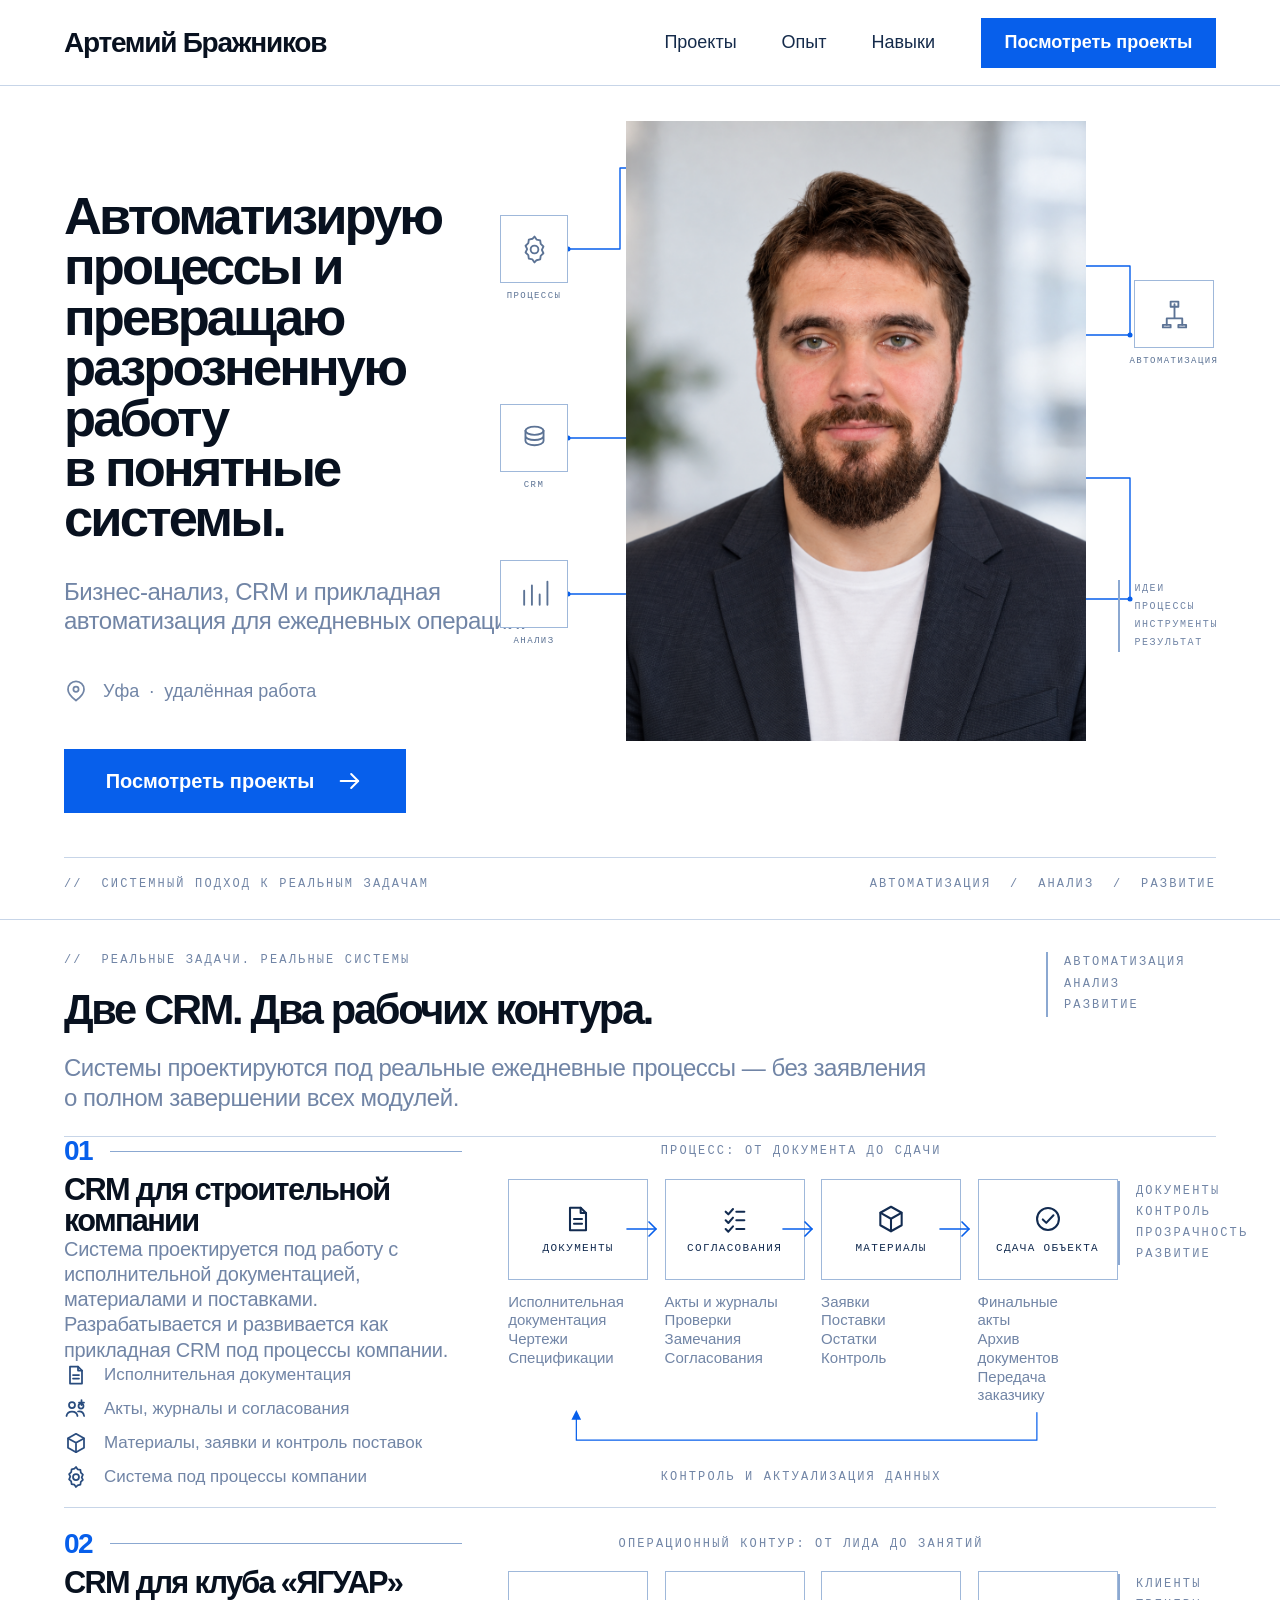
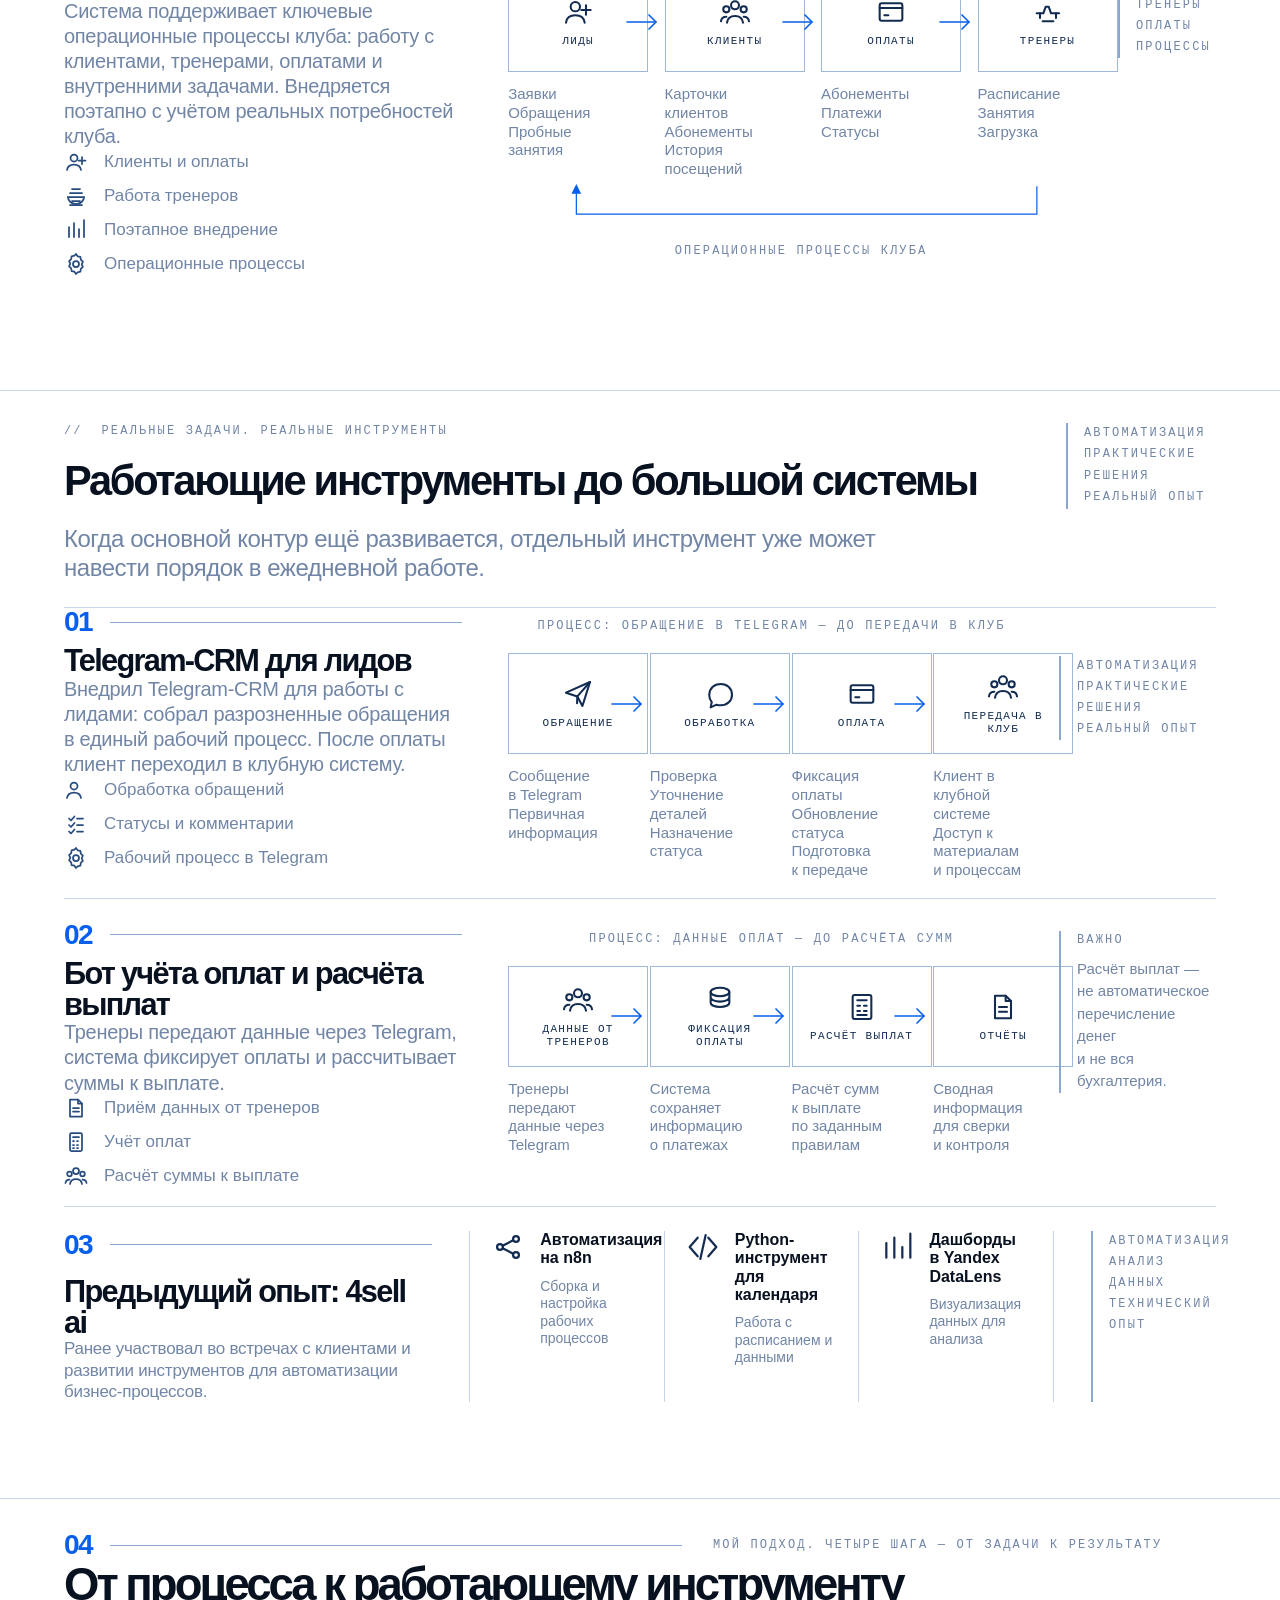
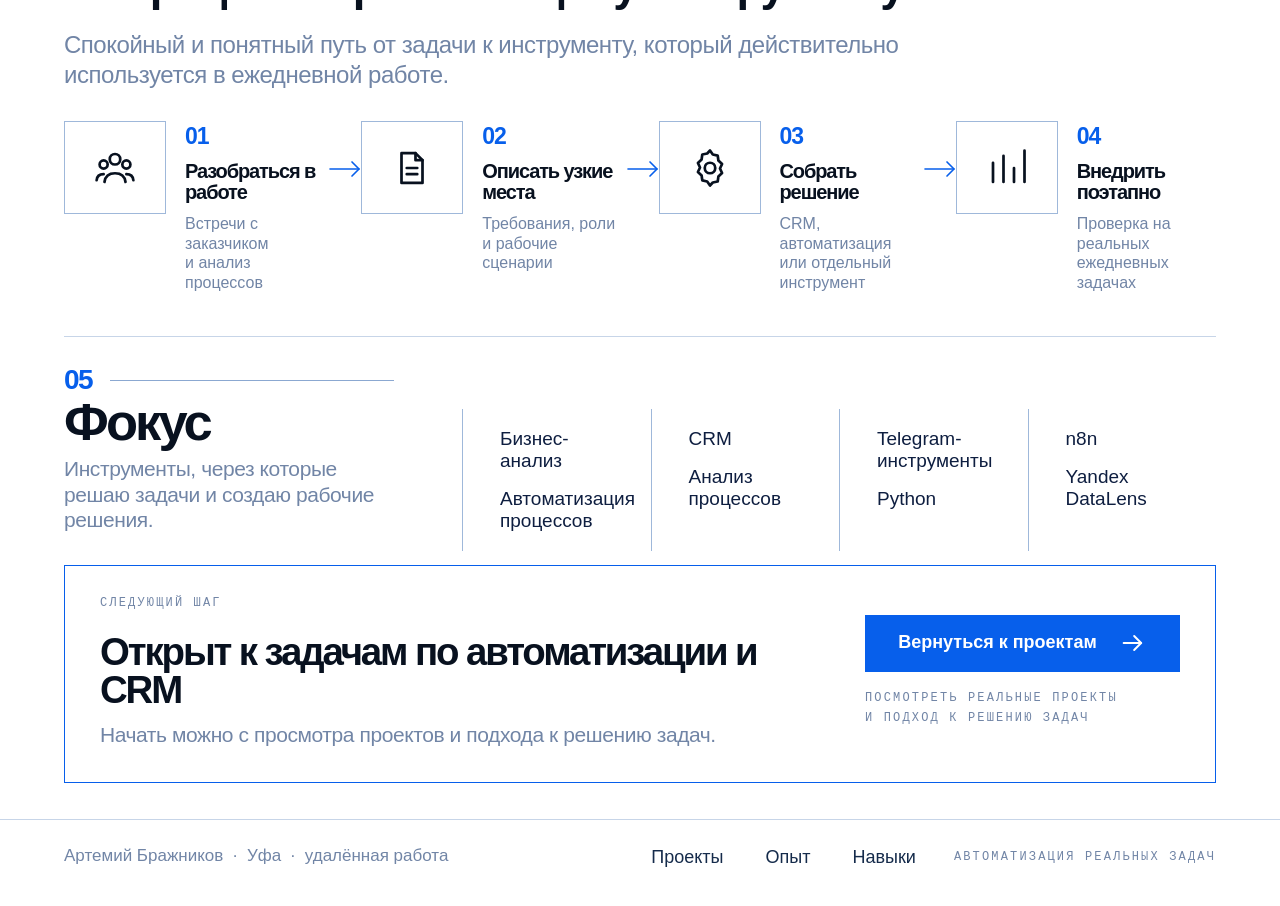
==== index.html @ e06c57f9 "Publish portfolio site" ====
<!doctype html>
<html lang="ru">
  <head>
    <meta charset="utf-8" />
    <meta name="viewport" content="width=device-width, initial-scale=1" />
    <meta
      name="description"
      content="Портфолио Артемия Бражникова: бизнес-анализ, CRM и прикладная автоматизация."
    />
    <meta name="theme-color" content="#ffffff" />
    <title>Артемий Бражников — автоматизация бизнес-процессов</title>
    <link rel="icon" href="data:image/svg+xml,%3Csvg viewBox='0 0 64 64' xmlns='http://www.w3.org/2000/svg'%3E%3Crect width='64' height='64' fill='%23075feb'/%3E%3Cpath d='M15 49 32 15l17 34h-9l-3-7H27l-3 7zM30 34h4l-2-6z' fill='white'/%3E%3C/svg%3E" />
    <link rel="stylesheet" href="./styles.css" />
  </head>
  <body>
    <a class="skip-link" href="#main-content">К содержанию</a>

    <header class="site-header" id="top">
      <div class="site-container nav-shell">
        <a class="wordmark" href="#top" aria-label="Артемий Бражников — в начало">
          Артемий Бражников
        </a>

        <nav class="primary-nav" aria-label="Основная навигация">
          <ul class="nav-list">
            <li><a href="#projects">Проекты</a></li>
            <li><a href="#experience">Опыт</a></li>
            <li><a href="#skills">Навыки</a></li>
          </ul>
        </nav>

        <a class="button button--header" href="#projects">
          Посмотреть проекты
        </a>
      </div>
    </header>

    <main id="main-content" tabindex="-1">
      <section class="hero" aria-labelledby="hero-title">
        <div class="site-container hero-grid">
          <div class="hero-copy">
            <h1 id="hero-title">
              Автоматизирую<br class="desktop-only" />
              процессы и превращаю<br class="desktop-only" />
              разрозненную работу<br class="desktop-only" />
              в понятные системы.
            </h1>
            <p class="hero-lede">
              Бизнес-анализ, CRM и прикладная автоматизация для ежедневных операций.
            </p>
            <p class="location-line">
              <svg class="icon icon--location" viewBox="0 0 24 24" aria-hidden="true">
                <path d="M20 10.4c0 5.1-8 11.1-8 11.1S4 15.5 4 10.4a8 8 0 1 1 16 0Z" />
                <circle cx="12" cy="10.3" r="2.6" />
              </svg>
              <span>Уфа&nbsp; · &nbsp;удалённая работа</span>
            </p>
            <a class="button button--hero" href="#projects">
              Посмотреть проекты
              <svg class="icon icon--arrow" viewBox="0 0 24 24" aria-hidden="true">
                <path d="M4 12h15" />
                <path d="m13 6 6 6-6 6" />
              </svg>
            </a>
          </div>

          <figure class="hero-portrait">
            <div class="hero-schematic" aria-hidden="true">
              <svg class="hero-schematic-lines" viewBox="0 0 724 620" preserveAspectRatio="none">
                <path d="M74 128h52V47h6" />
                <path d="M74 317h58" />
                <path d="M74 473h58" />
                <path d="M592 214h44v-69h-44" />
                <path d="M592 357h44v121h-44" />
                <circle cx="74" cy="128" r="2.5" />
                <circle cx="74" cy="317" r="2.5" />
                <circle cx="74" cy="473" r="2.5" />
                <circle cx="636" cy="214" r="2.5" />
                <circle cx="636" cy="478" r="2.5" />
              </svg>
              <div class="hero-schematic-node hero-schematic-node--process">
                <svg class="icon" viewBox="0 0 24 24">
                  <path d="m12 2 1.6 2.3 2.8.6.4 2.8 2.1 2-1.2 2.6 1.2 2.6-2.1 2-.4 2.8-2.8.6L12 22l-1.6-2.3-2.8-.6-.4-2.8-2.1-2 1.2-2.6-1.2-2.6 2.1-2 .4-2.8 2.8-.6z" />
                  <circle cx="12" cy="12" r="3" />
                </svg>
                <span>Процессы</span>
              </div>
              <div class="hero-schematic-node hero-schematic-node--crm">
                <svg class="icon" viewBox="0 0 24 24">
                  <ellipse cx="12" cy="6" rx="7" ry="3.2" />
                  <path d="M5 6v8c0 1.8 3.1 3.2 7 3.2s7-1.4 7-3.2V6M5 10c0 1.8 3.1 3.2 7 3.2s7-1.4 7-3.2" />
                </svg>
                <span>CRM</span>
              </div>
              <div class="hero-schematic-node hero-schematic-node--analysis">
                <svg class="icon" viewBox="0 0 24 24">
                  <path d="M4 20V9M10 20V5M16 20v-8M22 20V2" />
                </svg>
                <span>Анализ</span>
              </div>
              <div class="hero-schematic-node hero-schematic-node--automation">
                <svg class="icon" viewBox="0 0 24 24">
                  <path d="M12 4v5M6 20v-5M18 20v-5M6 15h12M12 9v6" />
                  <rect x="9" y="2" width="6" height="4" />
                  <rect x="3" y="20" width="6" height="2" />
                  <rect x="15" y="20" width="6" height="2" />
                </svg>
                <span>Автоматизация</span>
              </div>
              <p class="hero-schematic-note">Идеи<br />Процессы<br />Инструменты<br />Результат</p>
            </div>
            <div class="hero-photo">
              <img
                src="./assets/artemiy-brazhnikov.png"
                alt="Артемий Бражников"
                width="1122"
                height="1402"
                fetchpriority="high"
              />
            </div>
            <figcaption class="sr-only">Портрет Артемия Бражникова</figcaption>
          </figure>
        </div>

        <div class="site-container utility-rail" aria-label="Ключевые направления">
          <span>//&nbsp; Системный подход к реальным задачам</span>
          <span>Автоматизация&nbsp; / &nbsp;Анализ&nbsp; / &nbsp;Развитие</span>
        </div>
      </section>

      <section class="section section--projects" id="projects" aria-labelledby="projects-title">
        <div class="site-container">
          <div class="section-intro">
            <div>
              <p class="utility-label">//&nbsp; Реальные задачи. Реальные системы</p>
              <h2 id="projects-title">Две CRM. Два рабочих контура.</h2>
              <p class="section-lede">
                Системы проектируются под реальные ежедневные процессы — без заявления о полном
                завершении всех модулей.
              </p>
            </div>
            <aside class="section-note" aria-label="Фокус раздела">
              Автоматизация<br />
              Анализ<br />
              Развитие
            </aside>
          </div>

          <div class="case-list">
            <article class="case-row" aria-labelledby="construction-title">
              <div class="case-copy">
                <div class="case-index-line">
                  <span class="section-number">01</span>
                  <span class="thin-rule" aria-hidden="true"></span>
                </div>
                <h3 id="construction-title">CRM для строительной компании</h3>
                <p>
                  Система проектируется под работу с исполнительной документацией, материалами и
                  поставками. Разрабатывается и развивается как прикладная CRM под процессы компании.
                </p>
                <ul class="icon-list">
                  <li>
                    <svg class="icon" viewBox="0 0 24 24" aria-hidden="true">
                      <path d="M6 3.5h8l4 4V20.5H6z" />
                      <path d="M14 3.5v4h4M9 12h6M9 15.5h6" />
                    </svg>
                    <span>Исполнительная документация</span>
                  </li>
                  <li>
                    <svg class="icon" viewBox="0 0 24 24" aria-hidden="true">
                      <circle cx="8" cy="8" r="3" />
                      <circle cx="17" cy="9" r="2.5" />
                      <path d="M2.5 19c.5-3 2.4-4.5 5.5-4.5s5 1.5 5.5 4.5M14 14.5c3.3-.4 5.6 1 6.1 4.5M15 5.5h5M17.5 3v5" />
                    </svg>
                    <span>Акты, журналы и согласования</span>
                  </li>
                  <li>
                    <svg class="icon" viewBox="0 0 24 24" aria-hidden="true">
                      <path d="m12 2.8 8 4.5v9.4l-8 4.5-8-4.5V7.3z" />
                      <path d="m4.2 7.4 7.8 4.4 7.8-4.4M12 11.8v9.3" />
                    </svg>
                    <span>Материалы, заявки и контроль поставок</span>
                  </li>
                  <li>
                    <svg class="icon" viewBox="0 0 24 24" aria-hidden="true">
                      <path d="m12 2 1.6 2.3 2.8.6.4 2.8 2.1 2-1.2 2.6 1.2 2.6-2.1 2-.4 2.8-2.8.6L12 22l-1.6-2.3-2.8-.6-.4-2.8-2.1-2 1.2-2.6-1.2-2.6 2.1-2 .4-2.8 2.8-.6z" />
                      <circle cx="12" cy="12" r="3" />
                    </svg>
                    <span>Система под процессы компании</span>
                  </li>
                </ul>
              </div>

              <div class="case-visual">
                <div class="workflow">
                  <p class="workflow-label">Процесс: от документа до сдачи</p>
                  <div class="workflow-track workflow-track--four">
                    <div class="flow-stage">
                      <div class="flow-node">
                        <svg class="icon icon--node" viewBox="0 0 24 24" aria-hidden="true">
                          <path d="M6 3.5h8l4 4V20.5H6z" />
                          <path d="M14 3.5v4h4M9 12h6M9 15.5h6" />
                        </svg>
                        <span>Документы</span>
                      </div>
                      <p class="flow-caption">Исполнительная<br />документация<br />Чертежи<br />Спецификации</p>
                    </div>
                    <span class="flow-arrow" aria-hidden="true">
                      <svg viewBox="0 0 40 24"><path d="M2 12h29" /><path d="m24 5 7 7-7 7" /></svg>
                    </span>
                    <div class="flow-stage">
                      <div class="flow-node">
                        <svg class="icon icon--node" viewBox="0 0 24 24" aria-hidden="true">
                          <path d="m5 6.5 2 2 3.5-4M5 13l2 2 3.5-4M5 19.5l2 2 3.5-4M13 6.5h6M13 13h6M13 19.5h6" />
                        </svg>
                        <span>Согласования</span>
                      </div>
                      <p class="flow-caption">Акты и журналы<br />Проверки<br />Замечания<br />Согласования</p>
                    </div>
                    <span class="flow-arrow" aria-hidden="true">
                      <svg viewBox="0 0 40 24"><path d="M2 12h29" /><path d="m24 5 7 7-7 7" /></svg>
                    </span>
                    <div class="flow-stage">
                      <div class="flow-node">
                        <svg class="icon icon--node" viewBox="0 0 24 24" aria-hidden="true">
                          <path d="m12 2.8 8 4.5v9.4l-8 4.5-8-4.5V7.3z" />
                          <path d="m4.2 7.4 7.8 4.4 7.8-4.4M12 11.8v9.3" />
                        </svg>
                        <span>Материалы</span>
                      </div>
                      <p class="flow-caption">Заявки<br />Поставки<br />Остатки<br />Контроль</p>
                    </div>
                    <span class="flow-arrow" aria-hidden="true">
                      <svg viewBox="0 0 40 24"><path d="M2 12h29" /><path d="m24 5 7 7-7 7" /></svg>
                    </span>
                    <div class="flow-stage">
                      <div class="flow-node">
                        <svg class="icon icon--node" viewBox="0 0 24 24" aria-hidden="true">
                          <circle cx="12" cy="12" r="8.2" />
                          <path d="m8.1 12.3 2.6 2.6 5.4-5.7" />
                        </svg>
                        <span>Сдача объекта</span>
                      </div>
                      <p class="flow-caption">Финальные акты<br />Архив документов<br />Передача заказчику</p>
                    </div>
                  </div>
                  <svg class="workflow-loop" viewBox="0 0 720 78" aria-hidden="true">
                    <defs>
                      <marker id="arrow-construction" markerWidth="8" markerHeight="8" refX="6" refY="4" orient="auto">
                        <path d="M0 0 8 4 0 8Z" />
                      </marker>
                    </defs>
                    <path d="M650 4v34H84V4" marker-end="url(#arrow-construction)" />
                  </svg>
                  <p class="workflow-loop-label">Контроль и актуализация данных</p>
                </div>
                <aside class="workflow-note">Документы<br />Контроль<br />Прозрачность<br />Развитие</aside>
              </div>
            </article>

            <article class="case-row" aria-labelledby="jaguar-title">
              <div class="case-copy">
                <div class="case-index-line">
                  <span class="section-number">02</span>
                  <span class="thin-rule" aria-hidden="true"></span>
                </div>
                <h3 id="jaguar-title">CRM для клуба «ЯГУАР»</h3>
                <p>
                  Система поддерживает ключевые операционные процессы клуба: работу с клиентами,
                  тренерами, оплатами и внутренними задачами. Внедряется поэтапно с учётом реальных
                  потребностей клуба.
                </p>
                <ul class="icon-list">
                  <li>
                    <svg class="icon" viewBox="0 0 24 24" aria-hidden="true">
                      <circle cx="10" cy="8" r="3.5" />
                      <path d="M3 20c.5-3.7 2.8-5.5 7-5.5s6.5 1.8 7 5.5M18 7v7M14.5 10.5h7" />
                    </svg>
                    <span>Клиенты и оплаты</span>
                  </li>
                  <li>
                    <svg class="icon" viewBox="0 0 24 24" aria-hidden="true">
                      <path d="M4 13h16M6 9h12M8 5h8M8 17h8M6 21h12" />
                      <path d="M4 13c0 4 3.5 7 8 7s8-3 8-7" />
                    </svg>
                    <span>Работа тренеров</span>
                  </li>
                  <li>
                    <svg class="icon" viewBox="0 0 24 24" aria-hidden="true">
                      <path d="M5 19V9M10 19V5M15 19v-8M20 19V2" />
                    </svg>
                    <span>Поэтапное внедрение</span>
                  </li>
                  <li>
                    <svg class="icon" viewBox="0 0 24 24" aria-hidden="true">
                      <path d="m12 2 1.6 2.3 2.8.6.4 2.8 2.1 2-1.2 2.6 1.2 2.6-2.1 2-.4 2.8-2.8.6L12 22l-1.6-2.3-2.8-.6-.4-2.8-2.1-2 1.2-2.6-1.2-2.6 2.1-2 .4-2.8 2.8-.6z" />
                      <circle cx="12" cy="12" r="3" />
                    </svg>
                    <span>Операционные процессы</span>
                  </li>
                </ul>
              </div>

              <div class="case-visual">
                <div class="workflow">
                  <p class="workflow-label">Операционный контур: от лида до занятий</p>
                  <div class="workflow-track workflow-track--four">
                    <div class="flow-stage">
                      <div class="flow-node">
                        <svg class="icon icon--node" viewBox="0 0 24 24" aria-hidden="true">
                          <circle cx="10" cy="8" r="3.5" />
                          <path d="M3 20c.5-3.7 2.8-5.5 7-5.5s6.5 1.8 7 5.5M18 7v7M14.5 10.5h7" />
                        </svg>
                        <span>Лиды</span>
                      </div>
                      <p class="flow-caption">Заявки<br />Обращения<br />Пробные занятия</p>
                    </div>
                    <span class="flow-arrow" aria-hidden="true">
                      <svg viewBox="0 0 40 24"><path d="M2 12h29" /><path d="m24 5 7 7-7 7" /></svg>
                    </span>
                    <div class="flow-stage">
                      <div class="flow-node">
                        <svg class="icon icon--node" viewBox="0 0 24 24" aria-hidden="true">
                          <circle cx="12" cy="7" r="3" />
                          <circle cx="5.5" cy="10" r="2.3" />
                          <circle cx="18.5" cy="10" r="2.3" />
                          <path d="M6 20c.4-3.2 2.3-5 6-5s5.6 1.8 6 5M1.5 19c.2-2.2 1.5-3.5 4-3.5M18.5 15.5c2.5 0 3.8 1.3 4 3.5" />
                        </svg>
                        <span>Клиенты</span>
                      </div>
                      <p class="flow-caption">Карточки клиентов<br />Абонементы<br />История посещений</p>
                    </div>
                    <span class="flow-arrow" aria-hidden="true">
                      <svg viewBox="0 0 40 24"><path d="M2 12h29" /><path d="m24 5 7 7-7 7" /></svg>
                    </span>
                    <div class="flow-stage">
                      <div class="flow-node">
                        <svg class="icon icon--node" viewBox="0 0 24 24" aria-hidden="true">
                          <rect x="3.5" y="5.5" width="17" height="13" rx="1.5" />
                          <path d="M3.5 9h17M7 14.5h3" />
                        </svg>
                        <span>Оплаты</span>
                      </div>
                      <p class="flow-caption">Абонементы<br />Платежи<br />Статусы</p>
                    </div>
                    <span class="flow-arrow" aria-hidden="true">
                      <svg viewBox="0 0 40 24"><path d="M2 12h29" /><path d="m24 5 7 7-7 7" /></svg>
                    </span>
                    <div class="flow-stage">
                      <div class="flow-node">
                        <svg class="icon icon--node" viewBox="0 0 24 24" aria-hidden="true">
                          <path d="M3.5 13h5l1.8-5h2.2l1.8 5h6" />
                          <path d="M6 13v3.5M18 13v3.5M8 19h8" />
                        </svg>
                        <span>Тренеры</span>
                      </div>
                      <p class="flow-caption">Расписание<br />Занятия<br />Загрузка</p>
                    </div>
                  </div>
                  <svg class="workflow-loop" viewBox="0 0 720 78" aria-hidden="true">
                    <defs>
                      <marker id="arrow-jaguar" markerWidth="8" markerHeight="8" refX="6" refY="4" orient="auto">
                        <path d="M0 0 8 4 0 8Z" />
                      </marker>
                    </defs>
                    <path d="M650 4v34H84V4" marker-end="url(#arrow-jaguar)" />
                  </svg>
                  <p class="workflow-loop-label">Операционные процессы клуба</p>
                </div>
                <aside class="workflow-note">Клиенты<br />Тренеры<br />Оплаты<br />Процессы</aside>
              </div>
            </article>
          </div>
        </div>
      </section>

      <section class="section section--tools" id="experience" aria-labelledby="tools-title">
        <div class="site-container">
          <div class="section-intro">
            <div>
              <p class="utility-label">//&nbsp; Реальные задачи. Реальные инструменты</p>
              <h2 id="tools-title">Работающие инструменты до большой системы</h2>
              <p class="section-lede">
                Когда основной контур ещё развивается, отдельный инструмент уже может навести порядок
                в ежедневной работе.
              </p>
            </div>
            <aside class="section-note" aria-label="Фокус раздела">
              Автоматизация<br />
              Практические решения<br />
              Реальный опыт
            </aside>
          </div>

          <div class="tool-list">
            <article class="tool-row" aria-labelledby="telegram-title">
              <div class="tool-copy">
                <div class="case-index-line">
                  <span class="section-number">01</span>
                  <span class="thin-rule" aria-hidden="true"></span>
                </div>
                <h3 id="telegram-title">Telegram-CRM для лидов</h3>
                <p>
                  Внедрил Telegram-CRM для работы с лидами: собрал разрозненные обращения в единый
                  рабочий процесс. После оплаты клиент переходил в клубную систему.
                </p>
                <ul class="icon-list">
                  <li>
                    <svg class="icon" viewBox="0 0 24 24" aria-hidden="true">
                      <circle cx="10" cy="8" r="3.5" />
                      <path d="M3 20c.5-3.7 2.8-5.5 7-5.5s6.5 1.8 7 5.5" />
                    </svg>
                    <span>Обработка обращений</span>
                  </li>
                  <li>
                    <svg class="icon" viewBox="0 0 24 24" aria-hidden="true">
                      <path d="m5 6.5 2 2 3.5-4M5 13l2 2 3.5-4M5 19.5l2 2 3.5-4M13 6.5h6M13 13h6M13 19.5h6" />
                    </svg>
                    <span>Статусы и комментарии</span>
                  </li>
                  <li>
                    <svg class="icon" viewBox="0 0 24 24" aria-hidden="true">
                      <path d="m12 2 1.6 2.3 2.8.6.4 2.8 2.1 2-1.2 2.6 1.2 2.6-2.1 2-.4 2.8-2.8.6L12 22l-1.6-2.3-2.8-.6-.4-2.8-2.1-2 1.2-2.6-1.2-2.6 2.1-2 .4-2.8 2.8-.6z" />
                      <circle cx="12" cy="12" r="3" />
                    </svg>
                    <span>Рабочий процесс в Telegram</span>
                  </li>
                </ul>
              </div>

              <div class="tool-visual">
                <div class="workflow">
                  <p class="workflow-label">Процесс: обращение в Telegram — до передачи в клуб</p>
                  <div class="workflow-track workflow-track--four">
                    <div class="flow-stage">
                      <div class="flow-node">
                        <svg class="icon icon--node" viewBox="0 0 24 24" aria-hidden="true">
                          <path d="m3 11 18-8-5.7 18-3.8-7.2z" />
                          <path d="M11.5 13.8 21 3M11.5 13.8l-.2 5.2" />
                        </svg>
                        <span>Обращение</span>
                      </div>
                      <p class="flow-caption">Сообщение<br />в Telegram<br />Первичная<br />информация</p>
                    </div>
                    <span class="flow-arrow" aria-hidden="true">
                      <svg viewBox="0 0 40 24"><path d="M2 12h29" /><path d="m24 5 7 7-7 7" /></svg>
                    </span>
                    <div class="flow-stage">
                      <div class="flow-node">
                        <svg class="icon icon--node" viewBox="0 0 24 24" aria-hidden="true">
                          <path d="M4 12.5c0-4.7 3.6-8 8.5-8S21 7.8 21 12.5s-3.6 8-8.5 8c-1.1 0-2.2-.2-3.1-.5L5 22l.8-4A7.7 7.7 0 0 1 4 12.5Z" />
                        </svg>
                        <span>Обработка</span>
                      </div>
                      <p class="flow-caption">Проверка<br />Уточнение деталей<br />Назначение статуса</p>
                    </div>
                    <span class="flow-arrow" aria-hidden="true">
                      <svg viewBox="0 0 40 24"><path d="M2 12h29" /><path d="m24 5 7 7-7 7" /></svg>
                    </span>
                    <div class="flow-stage">
                      <div class="flow-node">
                        <svg class="icon icon--node" viewBox="0 0 24 24" aria-hidden="true">
                          <rect x="3.5" y="5.5" width="17" height="13" rx="1.5" />
                          <path d="M3.5 9h17M7 14.5h3" />
                        </svg>
                        <span>Оплата</span>
                      </div>
                      <p class="flow-caption">Фиксация оплаты<br />Обновление статуса<br />Подготовка<br />к передаче</p>
                    </div>
                    <span class="flow-arrow" aria-hidden="true">
                      <svg viewBox="0 0 40 24"><path d="M2 12h29" /><path d="m24 5 7 7-7 7" /></svg>
                    </span>
                    <div class="flow-stage">
                      <div class="flow-node">
                        <svg class="icon icon--node" viewBox="0 0 24 24" aria-hidden="true">
                          <circle cx="12" cy="7" r="3" />
                          <circle cx="5.5" cy="10" r="2.3" />
                          <circle cx="18.5" cy="10" r="2.3" />
                          <path d="M6 20c.4-3.2 2.3-5 6-5s5.6 1.8 6 5M1.5 19c.2-2.2 1.5-3.5 4-3.5M18.5 15.5c2.5 0 3.8 1.3 4 3.5" />
                        </svg>
                        <span>Передача в клуб</span>
                      </div>
                      <p class="flow-caption">Клиент в клубной<br />системе<br />Доступ к материалам<br />и процессам</p>
                    </div>
                  </div>
                </div>
                <aside class="workflow-note">Автоматизация<br />Практические решения<br />Реальный опыт</aside>
              </div>
            </article>

            <article class="tool-row" aria-labelledby="payments-title">
              <div class="tool-copy">
                <div class="case-index-line">
                  <span class="section-number">02</span>
                  <span class="thin-rule" aria-hidden="true"></span>
                </div>
                <h3 id="payments-title">Бот учёта оплат и расчёта выплат</h3>
                <p>
                  Тренеры передают данные через Telegram, система фиксирует оплаты и рассчитывает
                  суммы к выплате.
                </p>
                <ul class="icon-list">
                  <li>
                    <svg class="icon" viewBox="0 0 24 24" aria-hidden="true">
                      <path d="M6 3.5h8l4 4V20.5H6z" />
                      <path d="M14 3.5v4h4M9 12h6M9 15.5h6" />
                    </svg>
                    <span>Приём данных от тренеров</span>
                  </li>
                  <li>
                    <svg class="icon" viewBox="0 0 24 24" aria-hidden="true">
                      <rect x="6" y="3" width="12" height="18" rx="1.5" />
                      <path d="M9 7h6M9 11h1M13 11h1M9 15h1M13 15h1M9 18h1M13 18h1" />
                    </svg>
                    <span>Учёт оплат</span>
                  </li>
                  <li>
                    <svg class="icon" viewBox="0 0 24 24" aria-hidden="true">
                      <circle cx="12" cy="7" r="3" />
                      <circle cx="5.5" cy="10" r="2.3" />
                      <circle cx="18.5" cy="10" r="2.3" />
                      <path d="M6 20c.4-3.2 2.3-5 6-5s5.6 1.8 6 5M1.5 19c.2-2.2 1.5-3.5 4-3.5M18.5 15.5c2.5 0 3.8 1.3 4 3.5" />
                    </svg>
                    <span>Расчёт суммы к выплате</span>
                  </li>
                </ul>
              </div>

              <div class="tool-visual">
                <div class="workflow">
                  <p class="workflow-label">Процесс: данные оплат — до расчёта сумм</p>
                  <div class="workflow-track workflow-track--four">
                    <div class="flow-stage">
                      <div class="flow-node">
                        <svg class="icon icon--node" viewBox="0 0 24 24" aria-hidden="true">
                          <circle cx="12" cy="7" r="3" />
                          <circle cx="5.5" cy="10" r="2.3" />
                          <circle cx="18.5" cy="10" r="2.3" />
                          <path d="M6 20c.4-3.2 2.3-5 6-5s5.6 1.8 6 5M1.5 19c.2-2.2 1.5-3.5 4-3.5M18.5 15.5c2.5 0 3.8 1.3 4 3.5" />
                        </svg>
                        <span>Данные от тренеров</span>
                      </div>
                      <p class="flow-caption">Тренеры передают<br />данные через<br />Telegram</p>
                    </div>
                    <span class="flow-arrow" aria-hidden="true">
                      <svg viewBox="0 0 40 24"><path d="M2 12h29" /><path d="m24 5 7 7-7 7" /></svg>
                    </span>
                    <div class="flow-stage">
                      <div class="flow-node">
                        <svg class="icon icon--node" viewBox="0 0 24 24" aria-hidden="true">
                          <ellipse cx="12" cy="6" rx="7" ry="3.2" />
                          <path d="M5 6v8c0 1.8 3.1 3.2 7 3.2s7-1.4 7-3.2V6M5 10c0 1.8 3.1 3.2 7 3.2s7-1.4 7-3.2" />
                        </svg>
                        <span>Фиксация оплаты</span>
                      </div>
                      <p class="flow-caption">Система сохраняет<br />информацию<br />о платежах</p>
                    </div>
                    <span class="flow-arrow" aria-hidden="true">
                      <svg viewBox="0 0 40 24"><path d="M2 12h29" /><path d="m24 5 7 7-7 7" /></svg>
                    </span>
                    <div class="flow-stage">
                      <div class="flow-node">
                        <svg class="icon icon--node" viewBox="0 0 24 24" aria-hidden="true">
                          <rect x="5" y="3" width="14" height="18" rx="1.5" />
                          <path d="M8.5 7h7M8.5 11h2M13.5 11h2M8.5 15h2M13.5 15h2M8.5 18h7" />
                        </svg>
                        <span>Расчёт выплат</span>
                      </div>
                      <p class="flow-caption">Расчёт сумм<br />к выплате<br />по заданным правилам</p>
                    </div>
                    <span class="flow-arrow" aria-hidden="true">
                      <svg viewBox="0 0 40 24"><path d="M2 12h29" /><path d="m24 5 7 7-7 7" /></svg>
                    </span>
                    <div class="flow-stage">
                      <div class="flow-node">
                        <svg class="icon icon--node" viewBox="0 0 24 24" aria-hidden="true">
                          <path d="M6 3.5h8l4 4V20.5H6z" />
                          <path d="M14 3.5v4h4M9 12h6M9 15.5h6" />
                        </svg>
                        <span>Отчёты</span>
                      </div>
                      <p class="flow-caption">Сводная информация<br />для сверки<br />и контроля</p>
                    </div>
                  </div>
                </div>
                <aside class="workflow-note workflow-note--important">
                  <strong>Важно</strong>
                  Расчёт выплат —<br />не автоматическое<br />перечисление денег<br />и не вся бухгалтерия.
                </aside>
              </div>
            </article>

            <article class="previous-row" aria-labelledby="previous-title">
              <div class="previous-copy">
                <div class="case-index-line">
                  <span class="section-number">03</span>
                  <span class="thin-rule" aria-hidden="true"></span>
                </div>
                <h3 id="previous-title">Предыдущий опыт: 4sell ai</h3>
                <p>Ранее участвовал во встречах с клиентами и развитии инструментов для автоматизации бизнес-процессов.</p>
              </div>
              <div class="previous-tools">
                <div class="previous-tool">
                  <svg class="icon icon--large" viewBox="0 0 24 24" aria-hidden="true">
                    <circle cx="6" cy="12" r="2.2" />
                    <circle cx="18" cy="6" r="2.2" />
                    <circle cx="18" cy="18" r="2.2" />
                    <path d="m8 11 7.8-4M8 13l7.8 4" />
                  </svg>
                  <div><strong>Автоматизация<br />на n8n</strong><span>Сборка и настройка рабочих процессов</span></div>
                </div>
                <div class="previous-tool">
                  <svg class="icon icon--large" viewBox="0 0 24 24" aria-hidden="true">
                    <path d="m8 5-6 7 6 7M16 5l6 7-6 7M14 3l-4 18" />
                  </svg>
                  <div><strong>Python-инструмент<br />для календаря</strong><span>Работа с расписанием и данными</span></div>
                </div>
                <div class="previous-tool">
                  <svg class="icon icon--large" viewBox="0 0 24 24" aria-hidden="true">
                    <path d="M4 20V9M10 20V5M16 20v-8M22 20V2" />
                  </svg>
                  <div><strong>Дашборды<br />в Yandex DataLens</strong><span>Визуализация данных для анализа</span></div>
                </div>
              </div>
              <aside class="workflow-note previous-note">Автоматизация<br />Анализ данных<br />Технический опыт</aside>
            </article>
          </div>
        </div>
      </section>

      <section class="section section--approach" id="approach" aria-labelledby="approach-title">
        <div class="site-container">
          <div class="section-intro section-intro--approach">
            <div>
              <div class="approach-kicker-row">
                <div class="case-index-line">
                  <span class="section-number">04</span>
                  <span class="thin-rule" aria-hidden="true"></span>
                </div>
                <p class="utility-label">Мой подход. Четыре шага — от задачи к результату</p>
              </div>
              <h2 id="approach-title">От процесса к работающему инструменту</h2>
              <p class="section-lede">
                Спокойный и понятный путь от задачи к инструменту, который действительно используется
                в ежедневной работе.
              </p>
            </div>
          </div>

          <ol class="approach-grid">
            <li class="approach-step">
              <div class="approach-icon">
                <svg class="icon icon--node" viewBox="0 0 24 24" aria-hidden="true">
                  <circle cx="12" cy="7" r="3" />
                  <circle cx="5.5" cy="10" r="2.3" />
                  <circle cx="18.5" cy="10" r="2.3" />
                  <path d="M6 20c.4-3.2 2.3-5 6-5s5.6 1.8 6 5M1.5 19c.2-2.2 1.5-3.5 4-3.5M18.5 15.5c2.5 0 3.8 1.3 4 3.5" />
                </svg>
              </div>
              <div class="approach-content">
                <span class="approach-number">01</span>
                <h3>Разобраться в работе</h3>
                <p>Встречи с заказчиком<br />и анализ процессов</p>
              </div>
              <span class="approach-arrow" aria-hidden="true"><svg viewBox="0 0 40 24"><path d="M2 12h29" /><path d="m24 5 7 7-7 7" /></svg></span>
            </li>
            <li class="approach-step">
              <div class="approach-icon">
                <svg class="icon icon--node" viewBox="0 0 24 24" aria-hidden="true">
                  <path d="M6 3.5h8l4 4V20.5H6z" />
                  <path d="M14 3.5v4h4M9 12h6M9 15.5h6" />
                </svg>
              </div>
              <div class="approach-content">
                <span class="approach-number">02</span>
                <h3>Описать узкие места</h3>
                <p>Требования, роли<br />и рабочие сценарии</p>
              </div>
              <span class="approach-arrow" aria-hidden="true"><svg viewBox="0 0 40 24"><path d="M2 12h29" /><path d="m24 5 7 7-7 7" /></svg></span>
            </li>
            <li class="approach-step">
              <div class="approach-icon">
                <svg class="icon icon--node" viewBox="0 0 24 24" aria-hidden="true">
                  <path d="m12 2 1.6 2.3 2.8.6.4 2.8 2.1 2-1.2 2.6 1.2 2.6-2.1 2-.4 2.8-2.8.6L12 22l-1.6-2.3-2.8-.6-.4-2.8-2.1-2 1.2-2.6-1.2-2.6 2.1-2 .4-2.8 2.8-.6z" />
                  <circle cx="12" cy="12" r="3" />
                </svg>
              </div>
              <div class="approach-content">
                <span class="approach-number">03</span>
                <h3>Собрать решение</h3>
                <p>CRM, автоматизация<br />или отдельный инструмент</p>
              </div>
              <span class="approach-arrow" aria-hidden="true"><svg viewBox="0 0 40 24"><path d="M2 12h29" /><path d="m24 5 7 7-7 7" /></svg></span>
            </li>
            <li class="approach-step">
              <div class="approach-icon">
                <svg class="icon icon--node" viewBox="0 0 24 24" aria-hidden="true">
                  <path d="M4 20V9M10 20V5M16 20v-8M22 20V2" />
                </svg>
              </div>
              <div class="approach-content">
                <span class="approach-number">04</span>
                <h3>Внедрить поэтапно</h3>
                <p>Проверка на реальных<br />ежедневных задачах</p>
              </div>
            </li>
          </ol>

          <div class="focus-block" id="skills" aria-labelledby="focus-title">
            <div class="focus-copy">
              <div class="case-index-line">
                <span class="section-number">05</span>
                <span class="thin-rule" aria-hidden="true"></span>
              </div>
              <h2 id="focus-title">Фокус</h2>
              <p class="section-lede">Инструменты, через которые решаю задачи и создаю рабочие решения.</p>
            </div>
            <div class="focus-list">
              <div class="focus-column"><span>Бизнес-анализ</span><span>Автоматизация<br />процессов</span></div>
              <div class="focus-column"><span>CRM</span><span>Анализ процессов</span></div>
              <div class="focus-column"><span>Telegram-инструменты</span><span>Python</span></div>
              <div class="focus-column"><span>n8n</span><span>Yandex DataLens</span></div>
            </div>
          </div>

          <div class="closing-panel">
            <div>
              <p class="utility-label">Следующий шаг</p>
              <h2>Открыт к задачам по автоматизации и CRM</h2>
              <p class="section-lede">Начать можно с просмотра проектов и подхода к решению задач.</p>
            </div>
            <div class="closing-action">
              <a class="button button--closing" href="#projects">
                Вернуться к проектам
                <svg class="icon icon--arrow" viewBox="0 0 24 24" aria-hidden="true">
                  <path d="M4 12h15" />
                  <path d="m13 6 6 6-6 6" />
                </svg>
              </a>
              <p class="utility-label">Посмотреть реальные проекты<br />и подход к решению задач</p>
            </div>
          </div>
        </div>
      </section>
    </main>

    <footer class="site-footer">
      <div class="site-container footer-shell">
        <p>Артемий Бражников&nbsp; · &nbsp;Уфа&nbsp; · &nbsp;удалённая работа</p>
        <nav aria-label="Навигация в подвале">
          <a href="#projects">Проекты</a>
          <a href="#experience">Опыт</a>
          <a href="#skills">Навыки</a>
        </nav>
        <span class="utility-label">Автоматизация реальных задач</span>
      </div>
    </footer>

    <script src="./script.js" defer></script>
  </body>
</html>
---- styles.css ----
:root {
  --bg: #ffffff;
  --ink: #08111f;
  --muted: #7185a6;
  --rule: #c7d5e8;
  --cobalt: #075feb;
  --cobalt-dark: #064dcc;
  --focus: #003da5;
  --container: min(1410px, calc(100% - 128px));
  --transition: 180ms ease;
}

* {
  box-sizing: border-box;
}

html {
  background: var(--bg);
  color: var(--ink);
  scroll-behavior: smooth;
}

body {
  min-width: 320px;
  margin: 0;
  background: var(--bg);
  color: var(--ink);
  font-family: Inter, Arial, "Helvetica Neue", sans-serif;
  font-size: 16px;
  line-height: 1.35;
  text-rendering: optimizeLegibility;
}

img,
svg {
  display: block;
}

img {
  max-width: 100%;
}

a {
  color: inherit;
  text-decoration: none;
}

button,
a {
  -webkit-tap-highlight-color: transparent;
}

a:focus-visible {
  outline: 3px solid var(--focus);
  outline-offset: 5px;
}

.site-container {
  width: var(--container);
  margin-inline: auto;
}

main > section {
  scroll-margin-top: 104px;
}

.sr-only {
  position: absolute;
  width: 1px;
  height: 1px;
  padding: 0;
  margin: -1px;
  overflow: hidden;
  clip: rect(0, 0, 0, 0);
  white-space: nowrap;
  border: 0;
}

.skip-link {
  position: fixed;
  z-index: 20;
  top: 12px;
  left: 16px;
  padding: 10px 14px;
  transform: translateY(-150%);
  background: var(--ink);
  color: var(--bg);
  font-size: 14px;
  font-weight: 700;
}

.skip-link:focus {
  transform: translateY(0);
}

.site-header {
  position: sticky;
  z-index: 10;
  top: 0;
  background: rgba(255, 255, 255, 0.98);
  border-bottom: 1px solid var(--rule);
}

.nav-shell {
  min-height: 85px;
  display: flex;
  align-items: center;
}

.wordmark {
  font-size: 28px;
  font-weight: 750;
  letter-spacing: -0.045em;
  line-height: 1;
  white-space: nowrap;
}

.primary-nav {
  margin-left: auto;
}

.nav-list {
  display: flex;
  align-items: center;
  gap: 45px;
  padding: 0;
  margin: 0;
  list-style: none;
}

.nav-list a,
.site-footer a {
  color: #152b4b;
  font-size: 18px;
  line-height: 1;
  transition: color var(--transition);
}

.nav-list a:hover,
.site-footer a:hover {
  color: var(--cobalt);
}

.button {
  min-height: 64px;
  display: inline-flex;
  align-items: center;
  justify-content: center;
  gap: 22px;
  padding: 0 38px;
  border: 1px solid var(--cobalt);
  background: var(--cobalt);
  color: #fff;
  font-size: 20px;
  font-weight: 650;
  line-height: 1.1;
  transition: background-color var(--transition), border-color var(--transition), transform var(--transition);
}

.button:hover {
  border-color: var(--cobalt-dark);
  background: var(--cobalt-dark);
}

.button:active {
  transform: translateY(1px);
}

.button--header {
  width: 235px;
  min-height: 50px;
  margin-left: 46px;
  padding-inline: 20px;
  font-size: 18px;
}

.icon {
  width: 24px;
  height: 24px;
  flex: 0 0 24px;
  color: currentColor;
  fill: none;
  stroke: currentColor;
  stroke-linecap: round;
  stroke-linejoin: round;
  stroke-width: 1.75;
}

.icon--arrow {
  width: 28px;
  height: 28px;
  flex-basis: 28px;
  stroke-width: 1.7;
}

.hero {
  padding-top: 35px;
}

.hero-grid {
  display: grid;
  grid-template-columns: minmax(0, 1fr) 590px;
  gap: 70px;
  align-items: start;
}

.hero-copy {
  padding-top: 70px;
}

.hero h1,
.section h2,
.case-row h3,
.tool-row h3,
.previous-row h3,
.approach-step h3 {
  margin: 0;
  font-weight: 800;
  letter-spacing: -0.055em;
}

.hero h1 {
  max-width: 760px;
  font-size: clamp(44px, 4.1vw, 62px);
  line-height: 0.96;
}

.hero-lede,
.section-lede {
  margin: 0;
  color: var(--muted);
  font-size: 24px;
  line-height: 1.24;
  letter-spacing: -0.02em;
}

.hero-lede {
  max-width: 630px;
  margin-top: 33px;
}

.location-line {
  display: flex;
  align-items: center;
  gap: 15px;
  margin: 43px 0 46px;
  color: var(--muted);
  font-size: 18px;
}

.icon--location {
  color: var(--muted);
}

.button--hero {
  min-width: 342px;
}

.hero-portrait {
  position: relative;
  width: min(100%, 460px);
  aspect-ratio: 0.742;
  margin: 0;
  overflow: visible;
}

.hero-photo {
  position: relative;
  z-index: 1;
  width: 100%;
  height: 100%;
  overflow: hidden;
}

.hero-photo img {
  width: 100%;
  height: 100%;
  object-fit: cover;
  object-position: center top;
}

.hero-schematic {
  position: absolute;
  z-index: 0;
  top: 0;
  right: -132px;
  bottom: 0;
  left: -132px;
  color: #5c7395;
  pointer-events: none;
}

.hero-schematic-lines {
  position: absolute;
  inset: 0;
  width: 100%;
  height: 100%;
  overflow: visible;
  fill: none;
  stroke: var(--cobalt);
  stroke-linecap: round;
  stroke-linejoin: round;
  stroke-width: 1.4;
}

.hero-schematic-lines circle {
  fill: var(--cobalt);
  stroke: none;
}

.hero-schematic-node {
  position: absolute;
  display: flex;
  width: 68px;
  height: 68px;
  flex-direction: column;
  align-items: center;
  justify-content: center;
  gap: 5px;
  border: 1px solid #9fb8da;
  background: var(--bg);
  color: #5c7395;
}

.hero-schematic-node .icon {
  width: 31px;
  height: 31px;
  flex-basis: 31px;
  stroke-width: 1.45;
}

.hero-schematic-node span,
.hero-schematic-note {
  font-family: ui-monospace, SFMono-Regular, Menlo, Consolas, monospace;
  font-size: 9px;
  letter-spacing: 0.16em;
  line-height: 1.25;
  text-transform: uppercase;
}

.hero-schematic-node span {
  position: absolute;
  top: calc(100% + 9px);
  white-space: nowrap;
}

.hero-schematic-node--process {
  top: 94px;
  left: 6px;
}

.hero-schematic-node--crm {
  top: 283px;
  left: 6px;
}

.hero-schematic-node--analysis {
  top: 439px;
  left: 6px;
}

.hero-schematic-node--automation {
  top: 159px;
  right: 4px;
  width: 80px;
}

.hero-schematic-note {
  position: absolute;
  top: 449px;
  right: 0;
  padding-left: 14px;
  border-left: 2px solid #8ba8d1;
  color: var(--muted);
  font-size: 10px;
  line-height: 1.8;
}

.utility-rail {
  display: flex;
  justify-content: space-between;
  gap: 30px;
  padding: 19px 0 26px;
  margin-top: 44px;
  border-top: 1px solid var(--rule);
  color: var(--muted);
  font-family: ui-monospace, SFMono-Regular, Menlo, Consolas, monospace;
  font-size: 12px;
  letter-spacing: 0.18em;
  line-height: 1.3;
  text-transform: uppercase;
}

.section {
  padding: 96px 0;
  border-top: 1px solid var(--rule);
}

.section--projects,
.section--tools,
.section--approach {
  padding-top: 32px;
}

.section-intro {
  display: grid;
  grid-template-columns: minmax(0, 1fr) 170px;
  gap: 40px;
  align-items: start;
}

.utility-label,
.workflow-label,
.workflow-loop-label,
.approach-number,
.section-number {
  color: var(--muted);
  font-family: ui-monospace, SFMono-Regular, Menlo, Consolas, monospace;
  font-size: 12px;
  letter-spacing: 0.18em;
  line-height: 1.35;
  text-transform: uppercase;
}

.utility-label {
  margin: 0 0 22px;
}

.section h2 {
  max-width: 1070px;
  font-size: clamp(38px, 3.25vw, 52px);
  line-height: 0.98;
}

.section-intro .section-lede {
  max-width: 875px;
  margin-top: 22px;
}

.section--tools .section-intro {
  grid-template-columns: minmax(0, 1fr) 150px;
  gap: 24px;
}

.section--tools .section-intro h2 {
  max-width: 1234px;
}

.section-note,
.workflow-note {
  padding-left: 16px;
  border-left: 2px solid #8ba8d1;
  color: var(--muted);
  font-family: ui-monospace, SFMono-Regular, Menlo, Consolas, monospace;
  font-size: 12px;
  letter-spacing: 0.18em;
  line-height: 1.8;
  text-transform: uppercase;
}

.case-list,
.tool-list {
  margin-top: 24px;
}

.case-row,
.tool-row {
  display: grid;
  grid-template-columns: minmax(350px, 0.72fr) minmax(0, 1.28fr);
  gap: 46px;
  padding: 0 0 18px;
  border-top: 1px solid var(--rule);
}

.case-row + .case-row,
.tool-row + .tool-row {
  padding-top: 22px;
}

.case-index-line {
  display: flex;
  align-items: center;
  gap: 18px;
}

.section-number {
  color: var(--cobalt);
  font-family: Inter, Arial, sans-serif;
  font-size: 28px;
  font-weight: 750;
  letter-spacing: -0.06em;
  line-height: 1;
}

.thin-rule {
  width: 100%;
  height: 1px;
  background: #8ba8d1;
}

.case-row h3,
.tool-row h3,
.previous-row h3 {
  max-width: 510px;
  margin-top: 10px;
  font-size: clamp(29px, 2.4vw, 38px);
  line-height: 1;
}

.case-copy > p,
.tool-copy > p,
.previous-copy > p {
  max-width: 535px;
  margin: 0;
  color: var(--muted);
  font-size: 20px;
  line-height: 1.26;
  letter-spacing: -0.015em;
}

.icon-list {
  display: grid;
  gap: 10px;
  padding: 0;
  margin: 0;
  list-style: none;
}

.icon-list li {
  display: flex;
  align-items: center;
  gap: 16px;
  color: var(--muted);
  font-size: 17px;
  line-height: 1.25;
}

.icon-list .icon {
  color: #294c7e;
}

.case-visual,
.tool-visual {
  display: grid;
  grid-template-columns: minmax(0, 1fr) 98px;
  gap: 24px;
  align-items: start;
  padding-top: 6px;
}

.workflow-label {
  margin: 0 0 19px;
  text-align: center;
}

.workflow-track {
  display: grid;
  grid-template-columns: minmax(0, 1fr) 40px minmax(0, 1fr) 40px minmax(0, 1fr) 40px minmax(0, 1fr);
  align-items: start;
  gap: 0;
}

.flow-stage {
  min-width: 0;
}

.flow-node {
  width: 140px;
  height: 101px;
  display: flex;
  flex-direction: column;
  align-items: center;
  justify-content: center;
  gap: 7px;
  margin: 0 auto;
  border: 1px solid #9fb8da;
  color: #122b50;
  text-align: center;
}

.flow-node .icon--node {
  width: 32px;
  height: 32px;
  flex-basis: 32px;
  stroke-width: 1.55;
}

.flow-node span {
  max-width: 116px;
  font-family: ui-monospace, SFMono-Regular, Menlo, Consolas, monospace;
  font-size: 11px;
  letter-spacing: 0.12em;
  line-height: 1.18;
  text-transform: uppercase;
}

.flow-caption {
  min-height: 67px;
  margin: 13px 0 0;
  color: var(--muted);
  font-size: 15px;
  line-height: 1.25;
  text-align: left;
}

.flow-arrow {
  display: flex;
  align-items: center;
  justify-content: center;
  height: 101px;
  color: var(--cobalt);
}

.flow-arrow svg,
.approach-arrow svg {
  width: 40px;
  height: 24px;
  fill: none;
  stroke: currentColor;
  stroke-linecap: round;
  stroke-linejoin: round;
  stroke-width: 1.65;
}

.workflow-loop {
  width: 100%;
  height: 64px;
  margin-top: 4px;
  overflow: visible;
  fill: none;
  stroke: var(--cobalt);
  stroke-linecap: round;
  stroke-linejoin: round;
  stroke-width: 1.5;
}

.workflow-loop marker path {
  fill: var(--cobalt);
  stroke: none;
}

.workflow-loop-label {
  margin: -4px 0 0;
  text-align: center;
}

.workflow-note {
  margin-top: 38px;
  line-height: 1.75;
}

.tool-row {
  grid-template-columns: minmax(350px, 0.72fr) minmax(0, 1.28fr);
}

.tool-row .tool-visual {
  margin-top: 4px;
  grid-template-columns: minmax(0, 1fr) 157px;
}

.workflow-note--important {
  margin-top: 0;
  font-family: Inter, Arial, sans-serif;
  font-size: 15px;
  letter-spacing: 0;
  line-height: 1.5;
  text-transform: none;
}

.workflow-note--important strong {
  display: block;
  margin-bottom: 9px;
  color: var(--muted);
  font-family: ui-monospace, SFMono-Regular, Menlo, Consolas, monospace;
  font-size: 12px;
  font-weight: 400;
  letter-spacing: 0.18em;
  text-transform: uppercase;
}

.previous-row {
  display: grid;
  grid-template-columns: minmax(300px, 0.85fr) minmax(0, 1.35fr) 125px;
  gap: 37px;
  padding: 24px 0 0;
  border-top: 1px solid var(--rule);
}

.previous-row h3 {
  margin-top: 18px;
  font-size: clamp(26px, 2.4vw, 37px);
}

.previous-copy > p {
  max-width: 425px;
  font-size: 17px;
}

.previous-tools {
  display: grid;
  grid-template-columns: repeat(3, minmax(0, 1fr));
  border-left: 1px solid var(--rule);
}

.previous-tool {
  display: flex;
  gap: 16px;
  padding: 0 22px;
  border-right: 1px solid var(--rule);
}

.previous-tool .icon--large {
  width: 32px;
  height: 32px;
  flex-basis: 32px;
  color: #122b50;
  stroke-width: 1.65;
}

.previous-tool strong {
  display: block;
  color: var(--ink);
  font-size: 16px;
  line-height: 1.15;
}

.previous-tool span {
  display: block;
  margin-top: 10px;
  color: var(--muted);
  font-size: 14px;
  line-height: 1.25;
}

.previous-note {
  margin-top: 0;
}

.section-intro--approach {
  grid-template-columns: minmax(0, 1fr);
}

.section--approach {
  padding-bottom: 36px;
}

.approach-kicker-row {
  display: flex;
  align-items: center;
  gap: 31px;
}

.approach-kicker-row .case-index-line {
  width: 618px;
  flex: 0 1 618px;
}

.approach-kicker-row .utility-label {
  margin: 0;
  white-space: nowrap;
}

.section-intro--approach h2 {
  max-width: 1200px;
  margin-top: 4px;
  font-size: clamp(43px, 3.55vw, 55px);
  letter-spacing: -0.065em;
}

.approach-grid {
  display: grid;
  grid-template-columns: repeat(4, minmax(0, 1fr));
  gap: 37px;
  padding: 0;
  margin: 32px 0 43px;
  list-style: none;
}

.approach-step {
  position: relative;
  display: grid;
  grid-template-columns: 102px minmax(0, 1fr);
  gap: 19px;
  min-width: 0;
}

.approach-icon {
  width: 102px;
  height: 93px;
  display: flex;
  align-items: center;
  justify-content: center;
  border: 1px solid #9fb8da;
  color: var(--ink);
}

.approach-icon .icon--node {
  width: 42px;
  height: 42px;
  flex-basis: 42px;
  stroke-width: 1.55;
}

.approach-number {
  display: block;
  margin-bottom: 8px;
  color: var(--cobalt);
  font-family: Inter, Arial, sans-serif;
  font-size: 23px;
  font-weight: 750;
  letter-spacing: -0.04em;
}

.approach-step h3 {
  font-size: 20px;
  line-height: 1.08;
}

.approach-step p {
  margin: 10px 0 0;
  color: var(--muted);
  font-size: 16px;
  line-height: 1.24;
}

.approach-arrow {
  position: absolute;
  z-index: 1;
  top: 36px;
  right: -44px;
  color: var(--cobalt);
}

.focus-block {
  display: grid;
  grid-template-columns: 330px minmax(0, 1fr);
  gap: 68px;
  padding: 29px 0 32px;
  border-top: 1px solid var(--rule);
}

.focus-block h2 {
  margin-top: 2px;
  font-size: clamp(43px, 4.1vw, 56px);
}

.focus-copy .section-lede {
  max-width: 330px;
  margin-top: 9px;
  font-size: 21px;
  line-height: 1.2;
}

.focus-list {
  display: grid;
  grid-template-columns: repeat(4, minmax(0, 1fr));
  align-items: stretch;
  height: 124px;
  margin-top: 43px;
}

.focus-column {
  display: flex;
  flex-direction: column;
  gap: 16px;
  padding: 19px 37px;
  border-left: 1px solid #9fb8da;
  color: #0e1e40;
  font-size: 19px;
  line-height: 1.16;
}

.closing-panel {
  display: grid;
  grid-template-columns: minmax(0, 1fr) 315px;
  gap: 32px;
  align-items: center;
  min-height: 211px;
  padding: 29px 35px 34px;
  border: 1px solid var(--cobalt);
}

.closing-panel h2 {
  max-width: 991px;
  margin-top: 0;
  font-size: clamp(34px, 3vw, 45px);
}

.closing-panel .section-lede {
  max-width: 810px;
  margin-top: 14px;
  font-size: 21px;
}

.closing-action {
  align-self: stretch;
  display: flex;
  flex-direction: column;
  justify-content: center;
}

.button--closing {
  width: 100%;
  min-height: 57px;
  padding-inline: 22px;
  font-size: 18px;
}

.closing-action .utility-label {
  margin: 16px 0 0;
  line-height: 1.7;
}

.site-footer {
  padding: 25px 0 38px;
  border-top: 1px solid var(--rule);
}

.footer-shell {
  display: grid;
  grid-template-columns: 1fr auto auto;
  gap: 38px;
  align-items: center;
}

.footer-shell p {
  margin: 0;
  color: var(--muted);
  font-size: 17px;
}

.footer-shell nav {
  display: flex;
  gap: 42px;
}

.footer-shell .utility-label {
  margin: 0;
  white-space: nowrap;
}

@media (max-width: 1220px) {
  :root {
    --container: min(100% - 72px, 1100px);
  }

  .wordmark {
    font-size: 24px;
  }

  .nav-list {
    gap: 26px;
  }

  .button--header {
    margin-left: 28px;
    padding-inline: 20px;
    font-size: 16px;
  }

  .hero-grid {
    gap: 42px;
    grid-template-columns: minmax(0, 1fr) minmax(330px, 0.58fr);
  }

  .hero-schematic {
    display: none;
  }

  .case-row,
  .tool-row {
    grid-template-columns: minmax(310px, 0.65fr) minmax(0, 1.35fr);
    gap: 28px;
  }

  .case-visual,
  .tool-visual {
    grid-template-columns: minmax(0, 1fr) 77px;
    gap: 16px;
  }

  .flow-node {
    width: 120px;
  }

  .flow-caption {
    font-size: 14px;
  }

  .previous-row {
    grid-template-columns: minmax(250px, 0.75fr) minmax(0, 1.45fr) 95px;
    gap: 20px;
  }

  .previous-tool {
    gap: 9px;
    padding-inline: 14px;
  }

  .previous-tool strong {
    font-size: 14px;
  }

  .previous-tool span {
    font-size: 13px;
  }

  .focus-column {
    padding-inline: 24px;
    font-size: 17px;
  }
}

@media (max-width: 1100px) {
  .case-row,
  .tool-row {
    grid-template-columns: 1fr;
    gap: 34px;
  }

  .case-copy > p,
  .tool-copy > p {
    max-width: 700px;
  }

  .case-visual,
  .tool-visual {
    grid-template-columns: minmax(0, 1fr) 110px;
  }

  .previous-row {
    grid-template-columns: 1fr;
    gap: 28px;
  }

  .previous-note {
    display: none;
  }
}

@media (max-width: 900px) {
  :root {
    --container: calc(100% - 48px);
  }

  .nav-shell {
    min-height: 74px;
  }

  main > section {
    scroll-margin-top: 92px;
  }

  .wordmark {
    font-size: 22px;
  }

  .primary-nav {
    margin-left: auto;
  }

  .nav-list {
    gap: 17px;
  }

  .nav-list a {
    font-size: 15px;
  }

  .button--header {
    display: none;
  }

  .hero {
    padding-top: 28px;
  }

  .hero-grid {
    grid-template-columns: minmax(0, 1fr) minmax(280px, 0.62fr);
    gap: 28px;
  }

  .hero-copy {
    padding-top: 48px;
  }

  .hero h1 {
    font-size: clamp(38px, 5.7vw, 52px);
  }

  .hero-lede,
  .section-lede {
    font-size: 20px;
  }

  .button--hero {
    min-width: 0;
    padding-inline: 24px;
    font-size: 18px;
  }

  .section {
    padding: 70px 0;
  }

  .section-intro {
    grid-template-columns: minmax(0, 1fr) 130px;
    gap: 26px;
  }

  .section-intro--approach {
    grid-template-columns: minmax(0, 1fr);
  }

  .section--tools .section-intro {
    grid-template-columns: minmax(0, 1fr) 130px;
    gap: 26px;
  }

  .approach-kicker-row {
    flex-wrap: wrap;
    gap: 15px 24px;
  }

  .approach-kicker-row .case-index-line {
    width: min(100%, 500px);
    flex-basis: min(100%, 500px);
  }

  .approach-kicker-row .utility-label {
    white-space: normal;
  }

  .section-intro--approach h2 {
    font-size: clamp(40px, 5vw, 52px);
  }

  .case-row,
  .tool-row {
    grid-template-columns: 1fr;
    gap: 34px;
  }

  .case-copy > p,
  .tool-copy > p {
    max-width: 700px;
  }

  .case-visual,
  .tool-visual {
    grid-template-columns: minmax(0, 1fr) 110px;
  }

  .flow-node {
    width: 128px;
  }

  .previous-row {
    grid-template-columns: 1fr;
    gap: 28px;
  }

  .previous-tools {
    min-height: 100px;
  }

  .previous-note {
    display: none;
  }

  .approach-grid {
    gap: 22px;
  }

  .approach-step {
    grid-template-columns: 74px minmax(0, 1fr);
    gap: 12px;
  }

  .approach-icon {
    width: 74px;
    height: 74px;
  }

  .approach-icon .icon--node {
    width: 33px;
    height: 33px;
    flex-basis: 33px;
  }

  .approach-step h3 {
    font-size: 17px;
  }

  .approach-step p {
    font-size: 14px;
  }

  .approach-arrow {
    right: -30px;
  }

  .focus-block {
    grid-template-columns: 1fr;
  }

  .focus-list {
    height: auto;
    margin-top: 20px;
  }

  .focus-copy .section-lede {
    max-width: 600px;
  }

  .closing-panel {
    grid-template-columns: minmax(0, 1fr) 250px;
    gap: 25px;
  }

  .footer-shell {
    grid-template-columns: 1fr auto;
  }

  .footer-shell .utility-label {
    display: none;
  }
}

@media (max-width: 620px) {
  :root {
    --container: calc(100% - 40px);
  }

  .nav-shell {
    min-height: 68px;
  }

  main > section {
    scroll-margin-top: 82px;
  }

  .wordmark {
    font-size: 19px;
    letter-spacing: -0.055em;
  }

  .nav-list {
    gap: 12px;
  }

  .nav-list a {
    font-size: 13px;
  }

  .hero {
    padding-top: 20px;
  }

  .hero-grid {
    display: flex;
    flex-direction: column;
    gap: 31px;
  }

  .hero-copy {
    padding-top: 0;
  }

  .hero h1 {
    max-width: 600px;
    font-size: clamp(39px, 11vw, 54px);
    line-height: 0.97;
  }

  .desktop-only {
    display: none;
  }

  .hero-lede {
    margin-top: 23px;
    font-size: 19px;
  }

  .location-line {
    margin: 24px 0 28px;
    font-size: 16px;
  }

  .button--hero {
    width: 100%;
    min-height: 58px;
    font-size: 17px;
  }

  .hero-portrait {
    width: 100%;
    margin-inline: 0;
    aspect-ratio: auto;
    overflow: hidden;
  }

  .hero-schematic {
    display: none;
  }

  .hero-photo {
    height: auto;
  }

  .hero-photo img {
    height: auto;
    aspect-ratio: auto;
    object-fit: cover;
    object-position: center top;
  }

  .utility-rail {
    align-items: flex-start;
    flex-direction: column;
    gap: 10px;
    padding: 15px 0 20px;
    margin-top: 25px;
    font-size: 10px;
  }

  .utility-rail span:last-child {
    align-self: flex-end;
    text-align: right;
  }

  .section {
    padding: 59px 0;
  }

  .section--projects,
  .section--tools {
    padding-top: 59px;
  }

  .section-intro {
    display: block;
  }

  .approach-kicker-row {
    display: block;
  }

  .approach-kicker-row .case-index-line {
    width: 100%;
    flex-basis: auto;
  }

  .approach-kicker-row .utility-label {
    margin-top: 15px;
  }

  .utility-label {
    margin-bottom: 16px;
    font-size: 10px;
  }

  .section h2 {
    font-size: clamp(37px, 11vw, 51px);
  }

  .section-intro--approach h2 {
    font-size: clamp(37px, 10vw, 50px);
  }

  .section-intro .section-lede {
    margin-top: 17px;
    font-size: 19px;
  }

  .section-note {
    display: none;
  }

  .case-list,
  .tool-list {
    margin-top: 34px;
  }

  .case-row,
  .tool-row {
    gap: 28px;
    padding: 23px 0 31px;
  }

  .case-row + .case-row,
  .tool-row + .tool-row {
    padding-top: 23px;
  }

  .section-number {
    font-size: 24px;
  }

  .case-row h3,
  .tool-row h3,
  .previous-row h3 {
    margin-top: 16px;
    font-size: clamp(28px, 8.4vw, 37px);
  }

  .case-copy > p,
  .tool-copy > p,
  .previous-copy > p {
    margin-top: 11px;
    font-size: 18px;
  }

  .icon-list {
    gap: 9px;
    margin-top: 18px;
  }

  .icon-list li {
    gap: 12px;
    font-size: 15px;
  }

  .case-visual,
  .tool-visual {
    display: block;
  }

  .workflow-label {
    margin-bottom: 15px;
    font-size: 10px;
    text-align: left;
  }

  .workflow-track {
    display: flex;
    flex-direction: column;
    gap: 0;
  }

  .flow-stage {
    display: grid;
    grid-template-columns: 103px minmax(0, 1fr);
    gap: 17px;
    align-items: start;
    width: 100%;
  }

  .flow-node {
    width: 103px;
    height: 84px;
    margin: 0;
  }

  .flow-node .icon--node {
    width: 27px;
    height: 27px;
    flex-basis: 27px;
  }

  .flow-node span {
    max-width: 93px;
    font-size: 9px;
  }

  .flow-caption {
    min-height: 0;
    margin: 4px 0 0;
    font-size: 15px;
  }

  .flow-arrow {
    width: 103px;
    height: 24px;
    justify-content: center;
    transform: rotate(90deg);
    transform-origin: 51px 12px;
  }

  .workflow-loop,
  .workflow-loop-label {
    display: none;
  }

  .workflow-note {
    display: none;
  }

  .previous-row {
    gap: 20px;
    padding-top: 23px;
  }

  .previous-tools {
    grid-template-columns: 1fr;
    gap: 20px;
    padding: 4px 0;
    border-left: 0;
  }

  .previous-tool {
    padding: 0;
    border-right: 0;
  }

  .previous-tool span {
    margin-top: 6px;
  }

  .section--approach {
    padding-top: 62px;
    padding-bottom: 59px;
  }

  .approach-grid {
    display: flex;
    flex-direction: column;
    gap: 0;
    margin-top: 31px;
    margin-bottom: 51px;
  }

  .approach-step {
    grid-template-columns: 86px minmax(0, 1fr);
    gap: 17px;
    padding-bottom: 29px;
  }

  .approach-step:not(:last-child)::after {
    position: absolute;
    bottom: 0;
    left: 42px;
    width: 1px;
    height: 25px;
    background: var(--cobalt);
    content: "";
  }

  .approach-icon {
    width: 86px;
    height: 78px;
  }

  .approach-step h3 {
    font-size: 20px;
  }

  .approach-step p {
    margin-top: 8px;
    font-size: 16px;
  }

  .approach-arrow {
    display: none;
  }

  .focus-block {
    display: block;
    padding-top: 24px;
  }

  .focus-block h2 {
    margin-top: 14px;
    font-size: 46px;
  }

  .focus-copy .section-lede {
    margin-top: 9px;
    font-size: 19px;
  }

  .focus-list {
    grid-template-columns: repeat(2, minmax(0, 1fr));
    height: auto;
    margin-top: 25px;
  }

  .focus-column {
    gap: 15px;
    padding: 18px 15px;
    font-size: 16px;
  }

  .focus-column:nth-child(3) {
    border-top: 1px solid #9fb8da;
  }

  .focus-column:nth-child(4) {
    border-top: 1px solid #9fb8da;
  }

  .closing-panel {
    display: block;
    padding: 23px 18px 20px;
  }

  .closing-panel h2 {
    font-size: 34px;
  }

  .closing-panel .section-lede {
    margin-top: 11px;
    font-size: 18px;
  }

  .closing-action {
    margin-top: 23px;
  }

  .button--closing {
    min-height: 54px;
    font-size: 16px;
  }

  .closing-action .utility-label {
    margin-top: 13px;
  }

  .site-footer {
    padding: 21px 0 29px;
  }

  .footer-shell {
    display: block;
  }

  .footer-shell p {
    font-size: 14px;
  }

  .footer-shell nav {
    gap: 25px;
    margin-top: 19px;
  }

  .footer-shell nav a {
    font-size: 14px;
  }
}

@media (prefers-reduced-motion: reduce) {
  html {
    scroll-behavior: auto;
  }

  *,
  *::before,
  *::after {
    transition-duration: 0.01ms !important;
    animation-duration: 0.01ms !important;
    animation-iteration-count: 1 !important;
  }
}
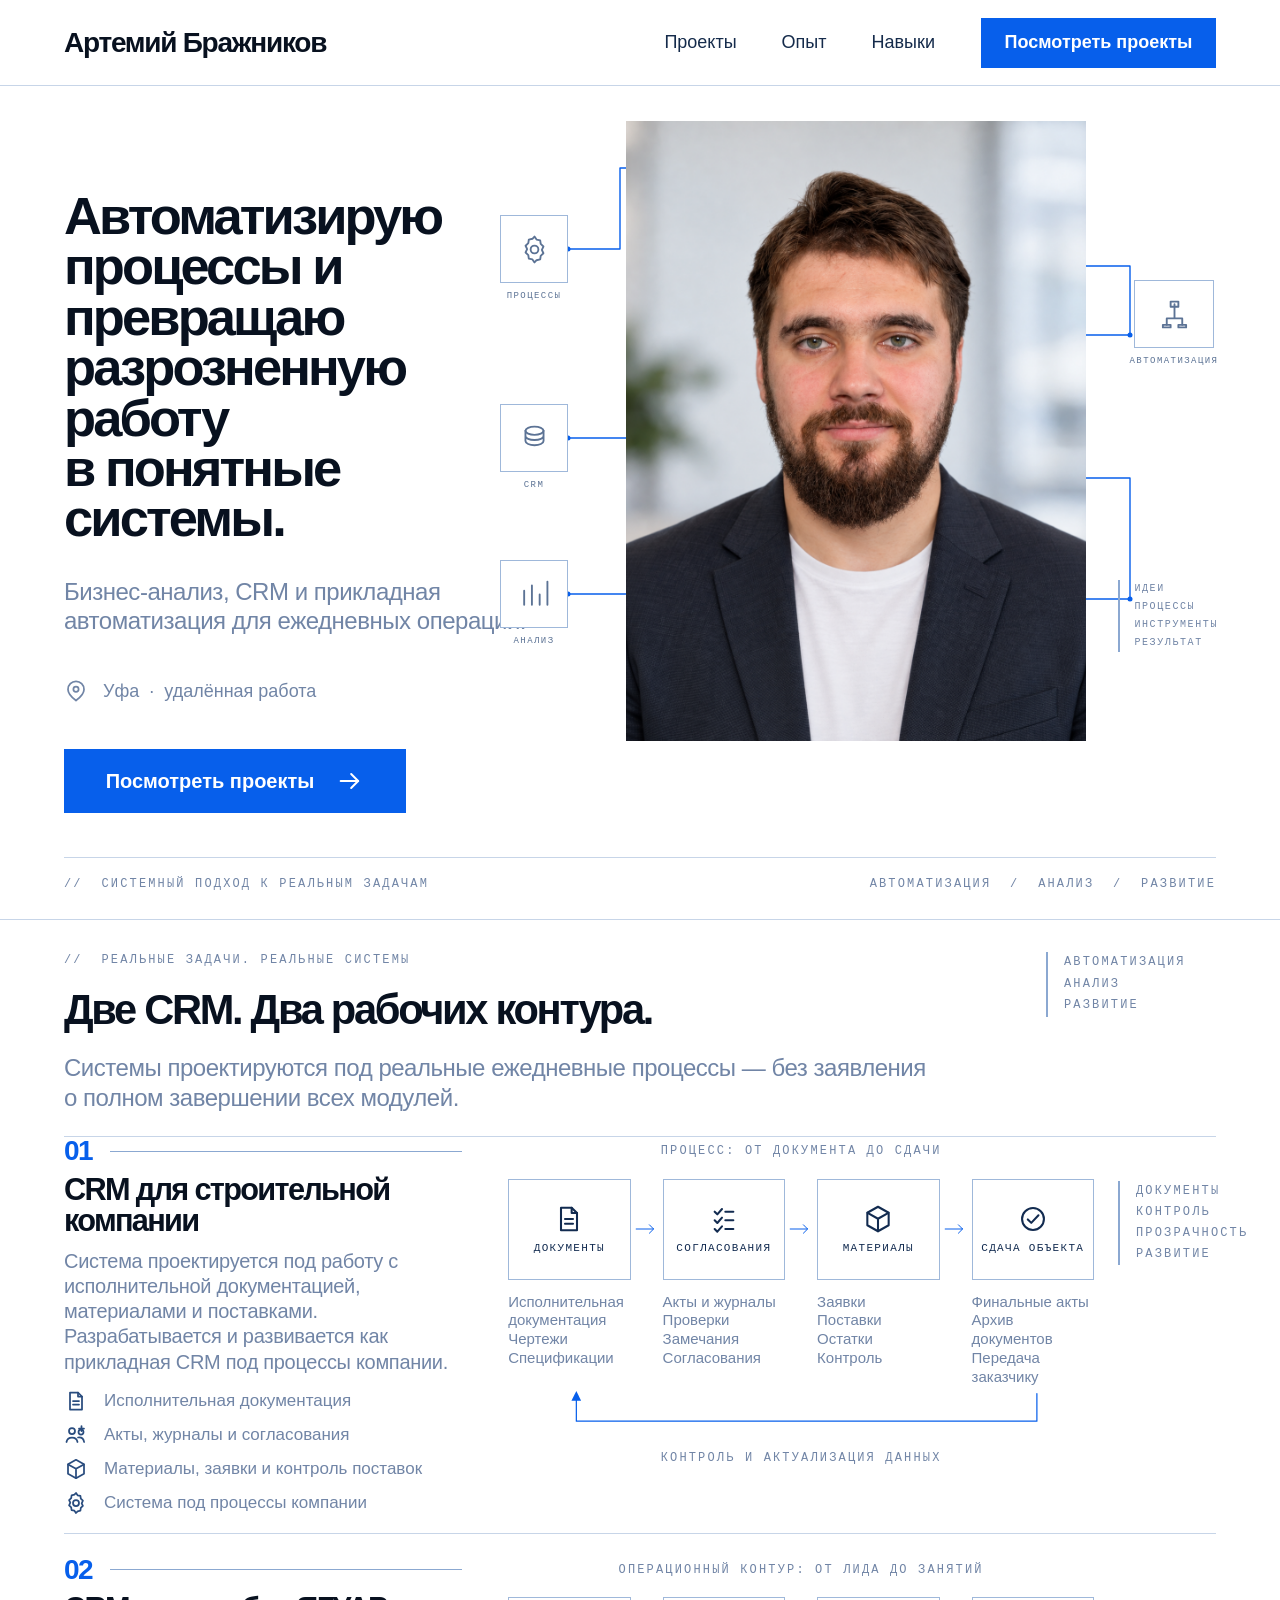
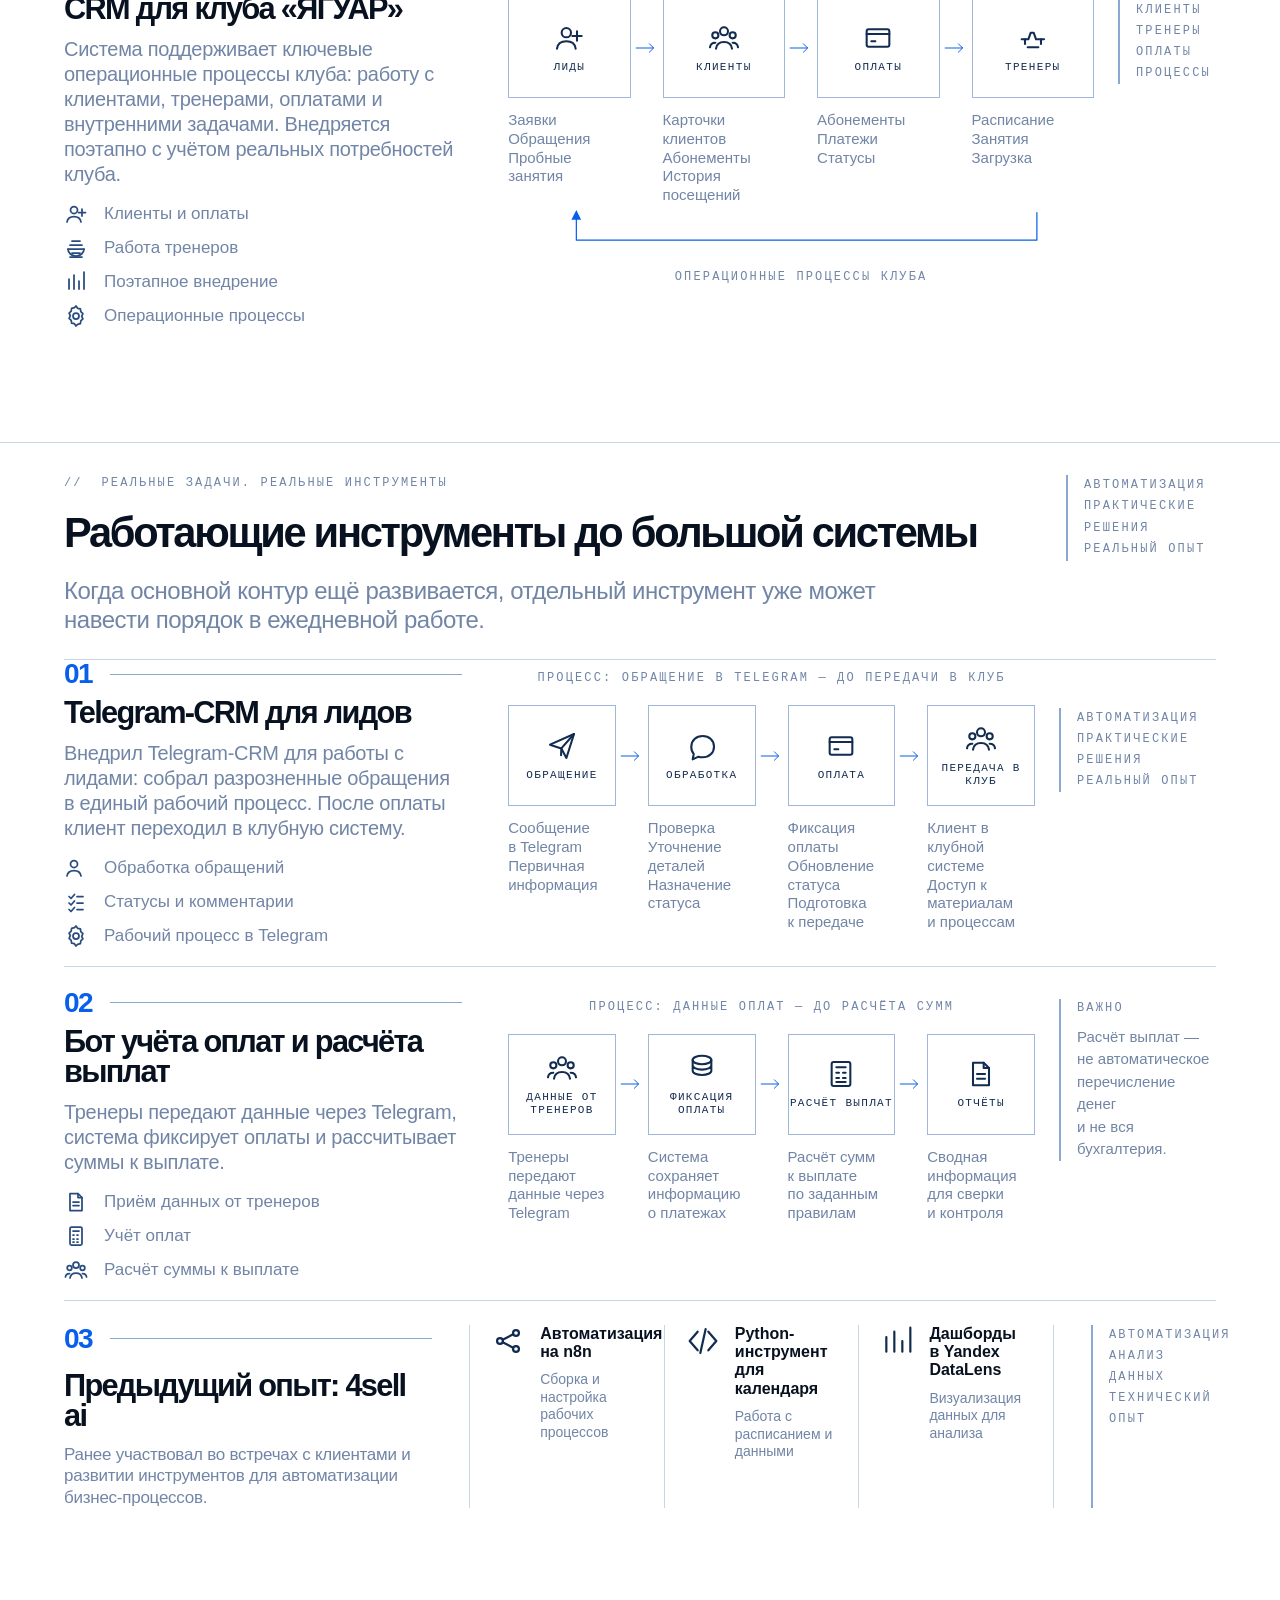
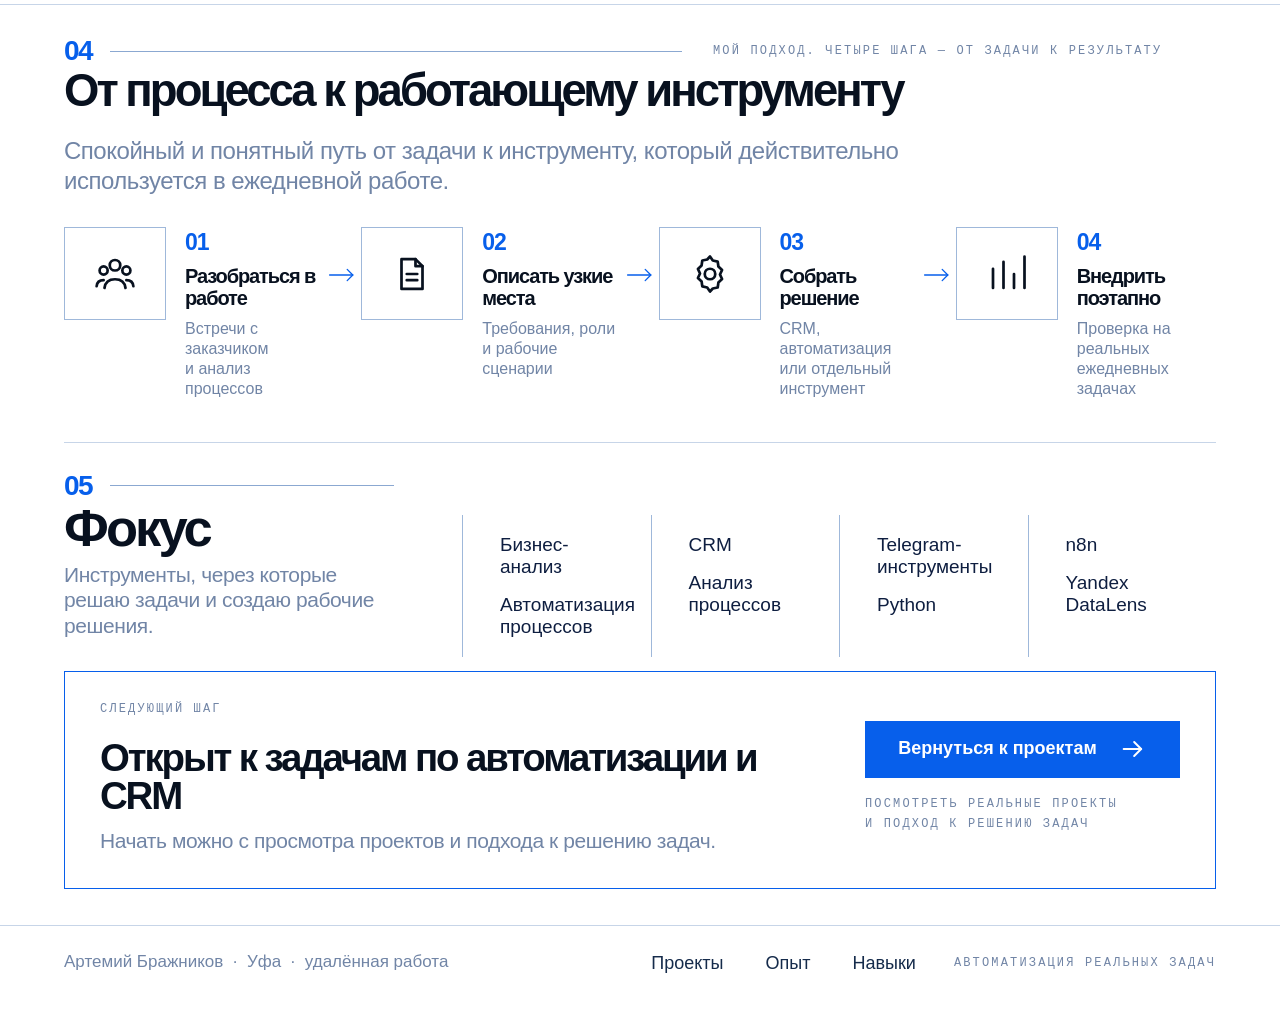
==== commit 5e4ee561: "Align workflow cards and spacing" ====
--- a/index.html
+++ b/index.html
@@ -10,7 +10,7 @@
     <meta name="theme-color" content="#ffffff" />
     <title>Артемий Бражников — автоматизация бизнес-процессов</title>
     <link rel="icon" href="data:image/svg+xml,%3Csvg viewBox='0 0 64 64' xmlns='http://www.w3.org/2000/svg'%3E%3Crect width='64' height='64' fill='%23075feb'/%3E%3Cpath d='M15 49 32 15l17 34h-9l-3-7H27l-3 7zM30 34h4l-2-6z' fill='white'/%3E%3C/svg%3E" />
-    <link rel="stylesheet" href="./styles.css" />
+    <link rel="stylesheet" href="./styles.css?v=3" />
   </head>
   <body>
     <a class="skip-link" href="#main-content">К содержанию</a>
@@ -756,6 +756,6 @@
       </div>
     </footer>
 
-    <script src="./script.js" defer></script>
+    <script src="./script.js?v=2" defer></script>
   </body>
 </html>
--- a/styles.css
+++ b/styles.css
@@ -97,7 +97,7 @@
   position: sticky;
   z-index: 10;
   top: 0;
-  background: rgba(255, 255, 255, 0.98);
+  background: var(--bg);
   border-bottom: 1px solid var(--rule);
 }
 
@@ -511,7 +511,7 @@
 .tool-copy > p,
 .previous-copy > p {
   max-width: 535px;
-  margin: 0;
+  margin: 12px 0 0;
   color: var(--muted);
   font-size: 20px;
   line-height: 1.26;
@@ -522,7 +522,7 @@
   display: grid;
   gap: 10px;
   padding: 0;
-  margin: 0;
+  margin: 14px 0 0;
   list-style: none;
 }
 
@@ -555,7 +555,7 @@
 
 .workflow-track {
   display: grid;
-  grid-template-columns: minmax(0, 1fr) 40px minmax(0, 1fr) 40px minmax(0, 1fr) 40px minmax(0, 1fr);
+  grid-template-columns: minmax(0, 1fr) 32px minmax(0, 1fr) 32px minmax(0, 1fr) 32px minmax(0, 1fr);
   align-items: start;
   gap: 0;
 }
@@ -565,7 +565,7 @@
 }
 
 .flow-node {
-  width: 140px;
+  width: min(140px, 100%);
   height: 101px;
   display: flex;
   flex-direction: column;
@@ -613,7 +613,7 @@
 
 .flow-arrow svg,
 .approach-arrow svg {
-  width: 40px;
+  width: min(32px, calc(100% - 8px));
   height: 24px;
   fill: none;
   stroke: currentColor;
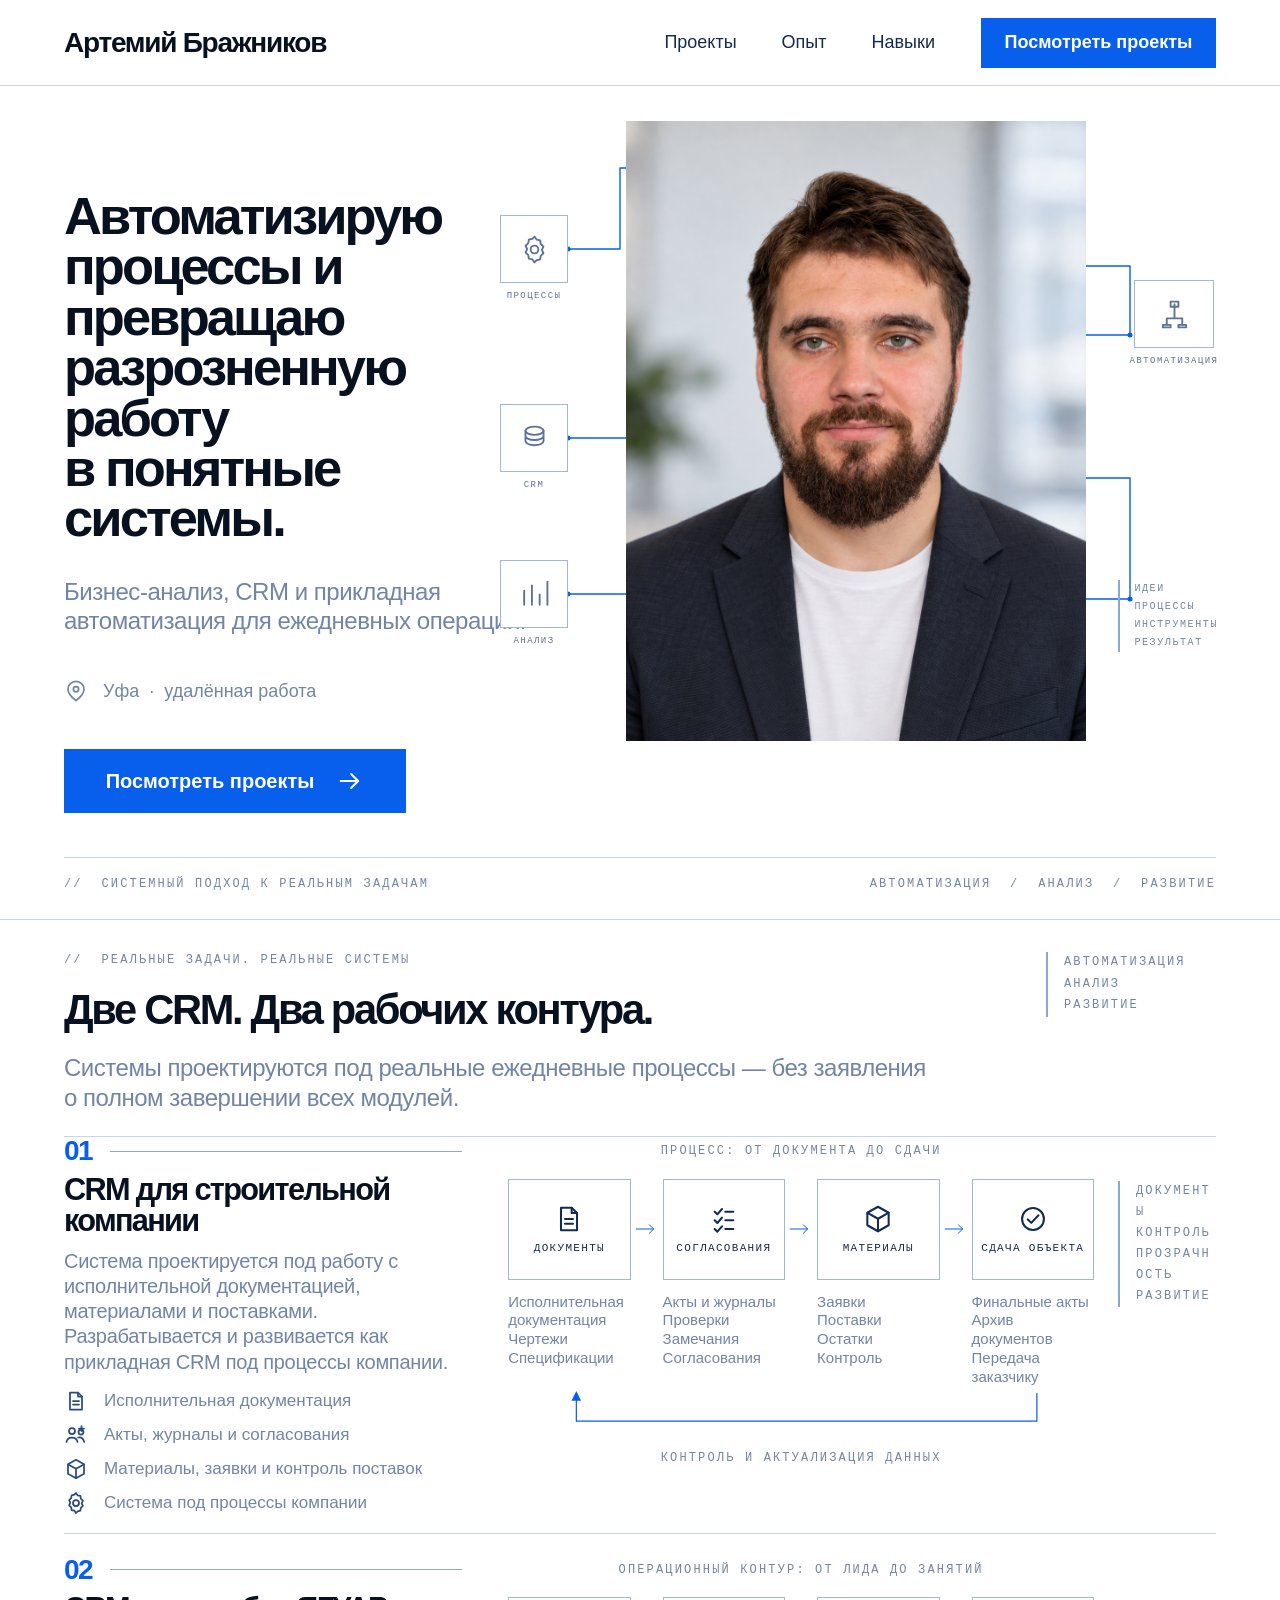
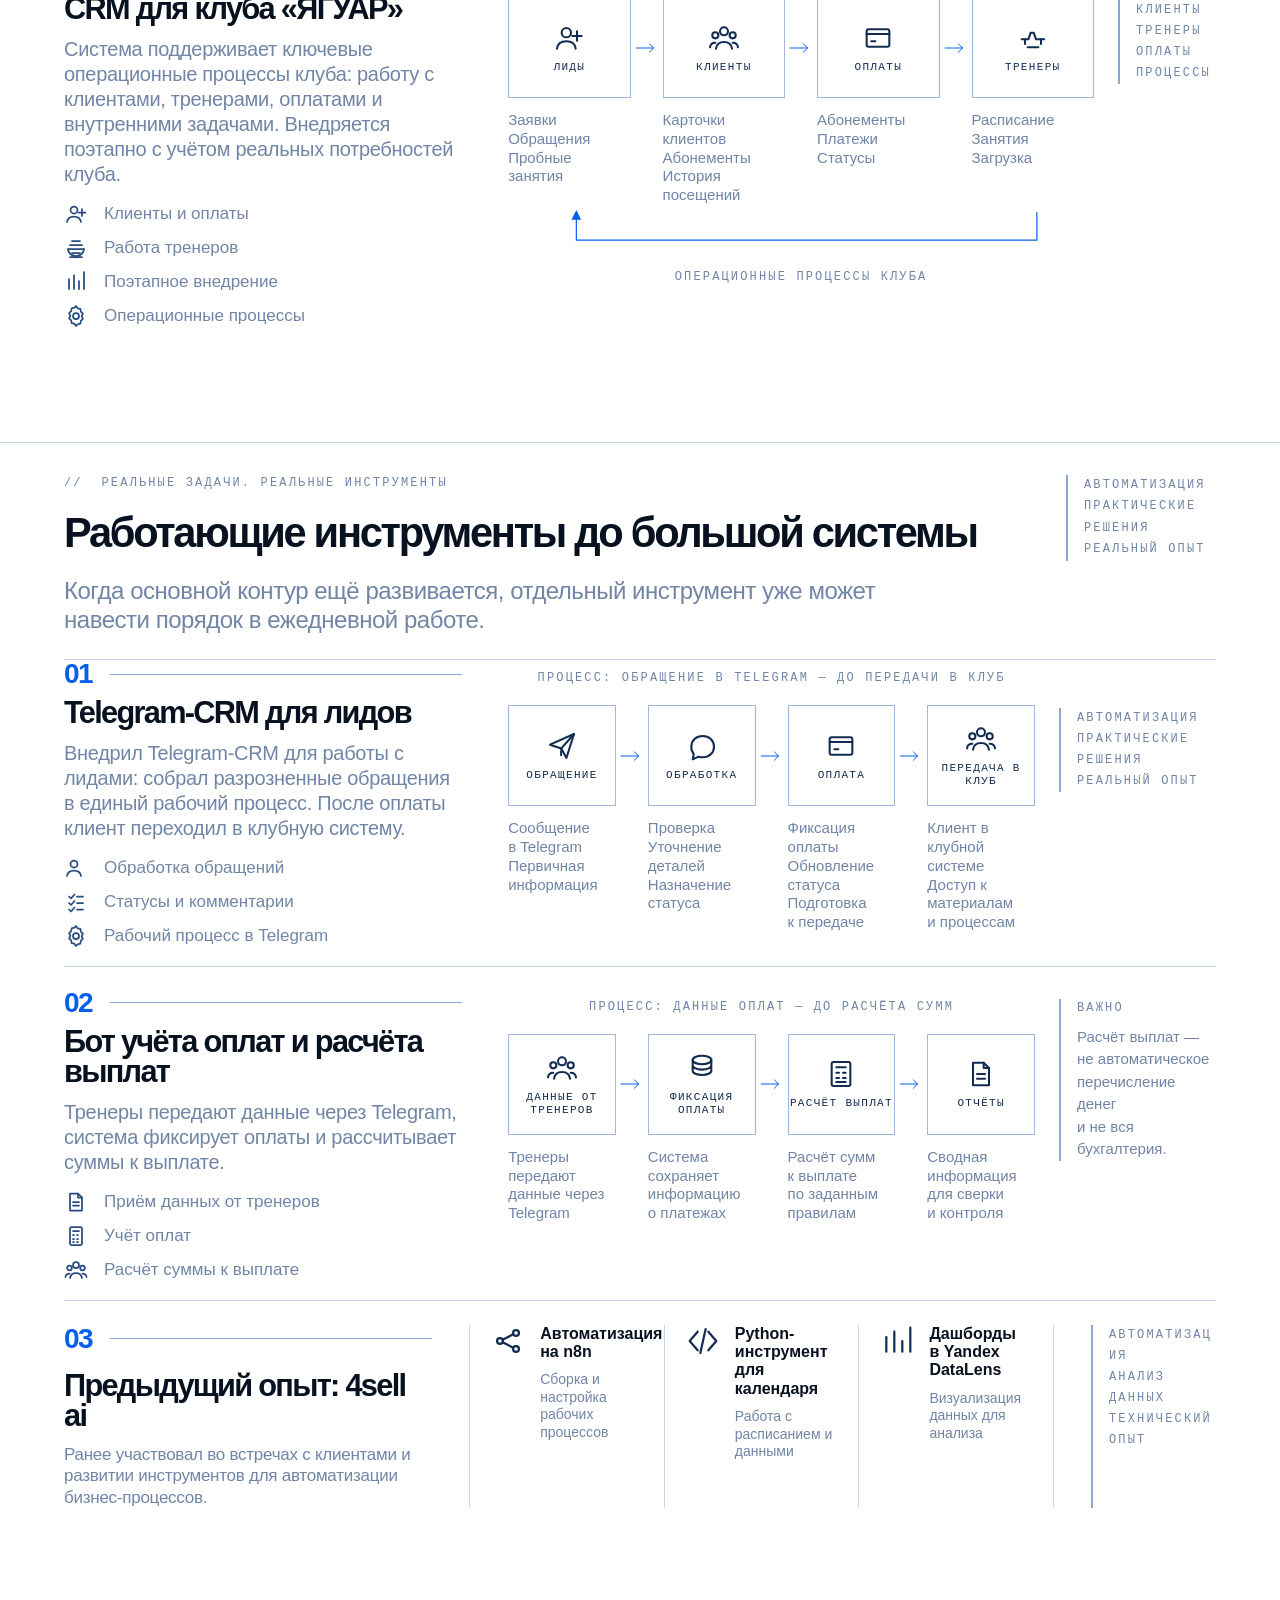
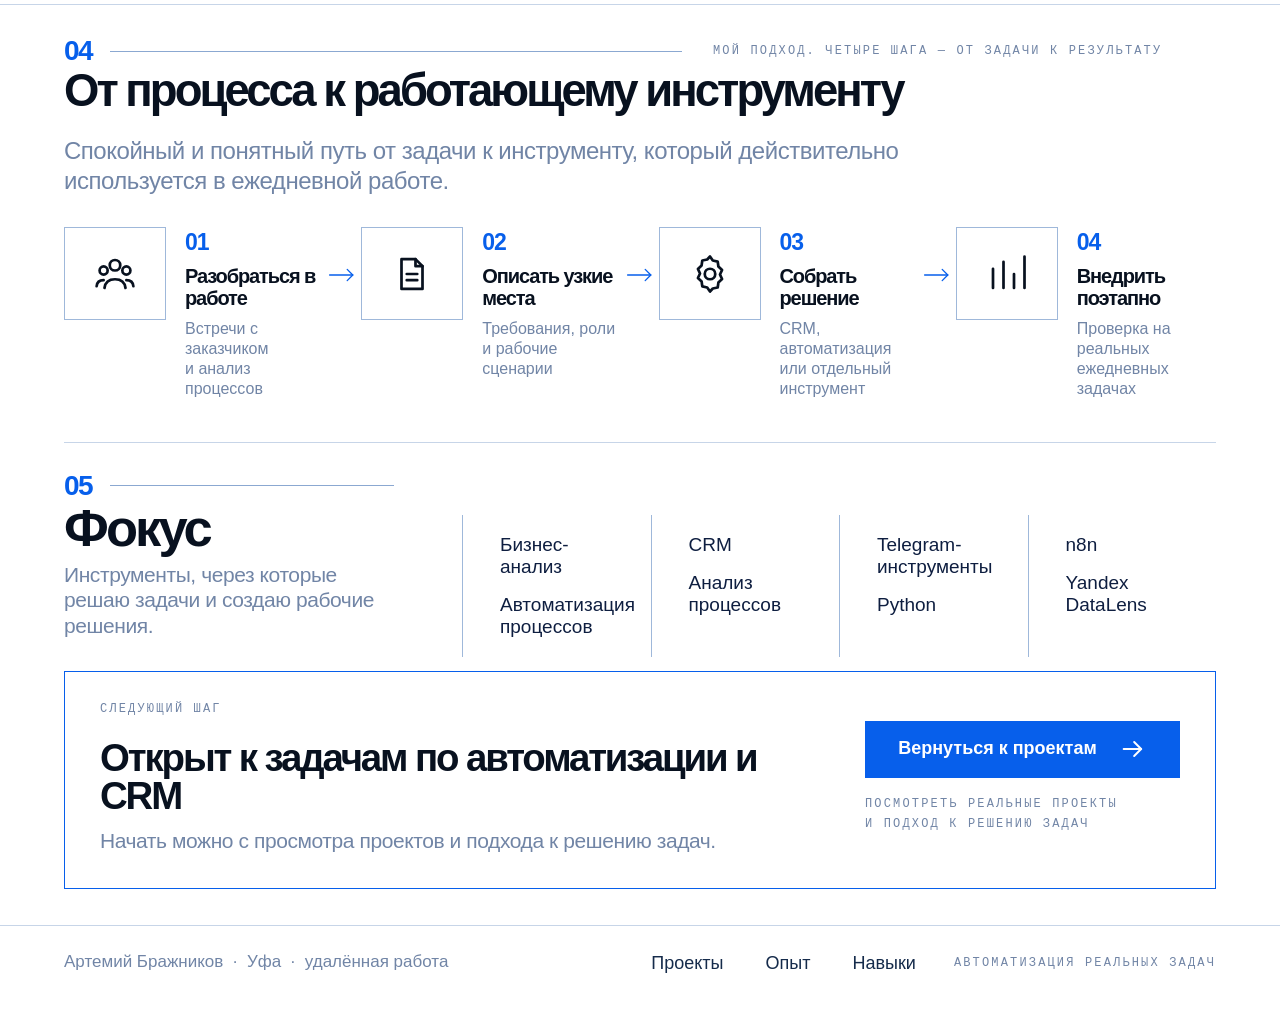
==== commit 46712f5f: "Fix intermediate responsive layouts" ====
--- a/index.html
+++ b/index.html
@@ -10,7 +10,7 @@
     <meta name="theme-color" content="#ffffff" />
     <title>Артемий Бражников — автоматизация бизнес-процессов</title>
     <link rel="icon" href="data:image/svg+xml,%3Csvg viewBox='0 0 64 64' xmlns='http://www.w3.org/2000/svg'%3E%3Crect width='64' height='64' fill='%23075feb'/%3E%3Cpath d='M15 49 32 15l17 34h-9l-3-7H27l-3 7zM30 34h4l-2-6z' fill='white'/%3E%3C/svg%3E" />
-    <link rel="stylesheet" href="./styles.css?v=3" />
+    <link rel="stylesheet" href="./styles.css?v=4" />
   </head>
   <body>
     <a class="skip-link" href="#main-content">К содержанию</a>
--- a/styles.css
+++ b/styles.css
@@ -456,6 +456,7 @@
   letter-spacing: 0.18em;
   line-height: 1.8;
   text-transform: uppercase;
+  overflow-wrap: anywhere;
 }
 
 .case-list,
@@ -592,6 +593,7 @@
   letter-spacing: 0.12em;
   line-height: 1.18;
   text-transform: uppercase;
+  overflow-wrap: anywhere;
 }
 
 .flow-caption {
@@ -601,6 +603,7 @@
   font-size: 15px;
   line-height: 1.25;
   text-align: left;
+  overflow-wrap: anywhere;
 }
 
 .flow-arrow {
@@ -980,7 +983,7 @@
   }
 
   .flow-node {
-    width: 120px;
+    width: min(120px, 100%);
   }
 
   .flow-caption {
@@ -1152,7 +1155,7 @@
   }
 
   .flow-node {
-    width: 128px;
+    width: min(128px, 100%);
   }
 
   .previous-row {
@@ -1169,7 +1172,8 @@
   }
 
   .approach-grid {
-    gap: 22px;
+    grid-template-columns: repeat(2, minmax(0, 1fr));
+    gap: 28px 22px;
   }
 
   .approach-step {
@@ -1197,7 +1201,7 @@
   }
 
   .approach-arrow {
-    right: -30px;
+    display: none;
   }
 
   .focus-block {
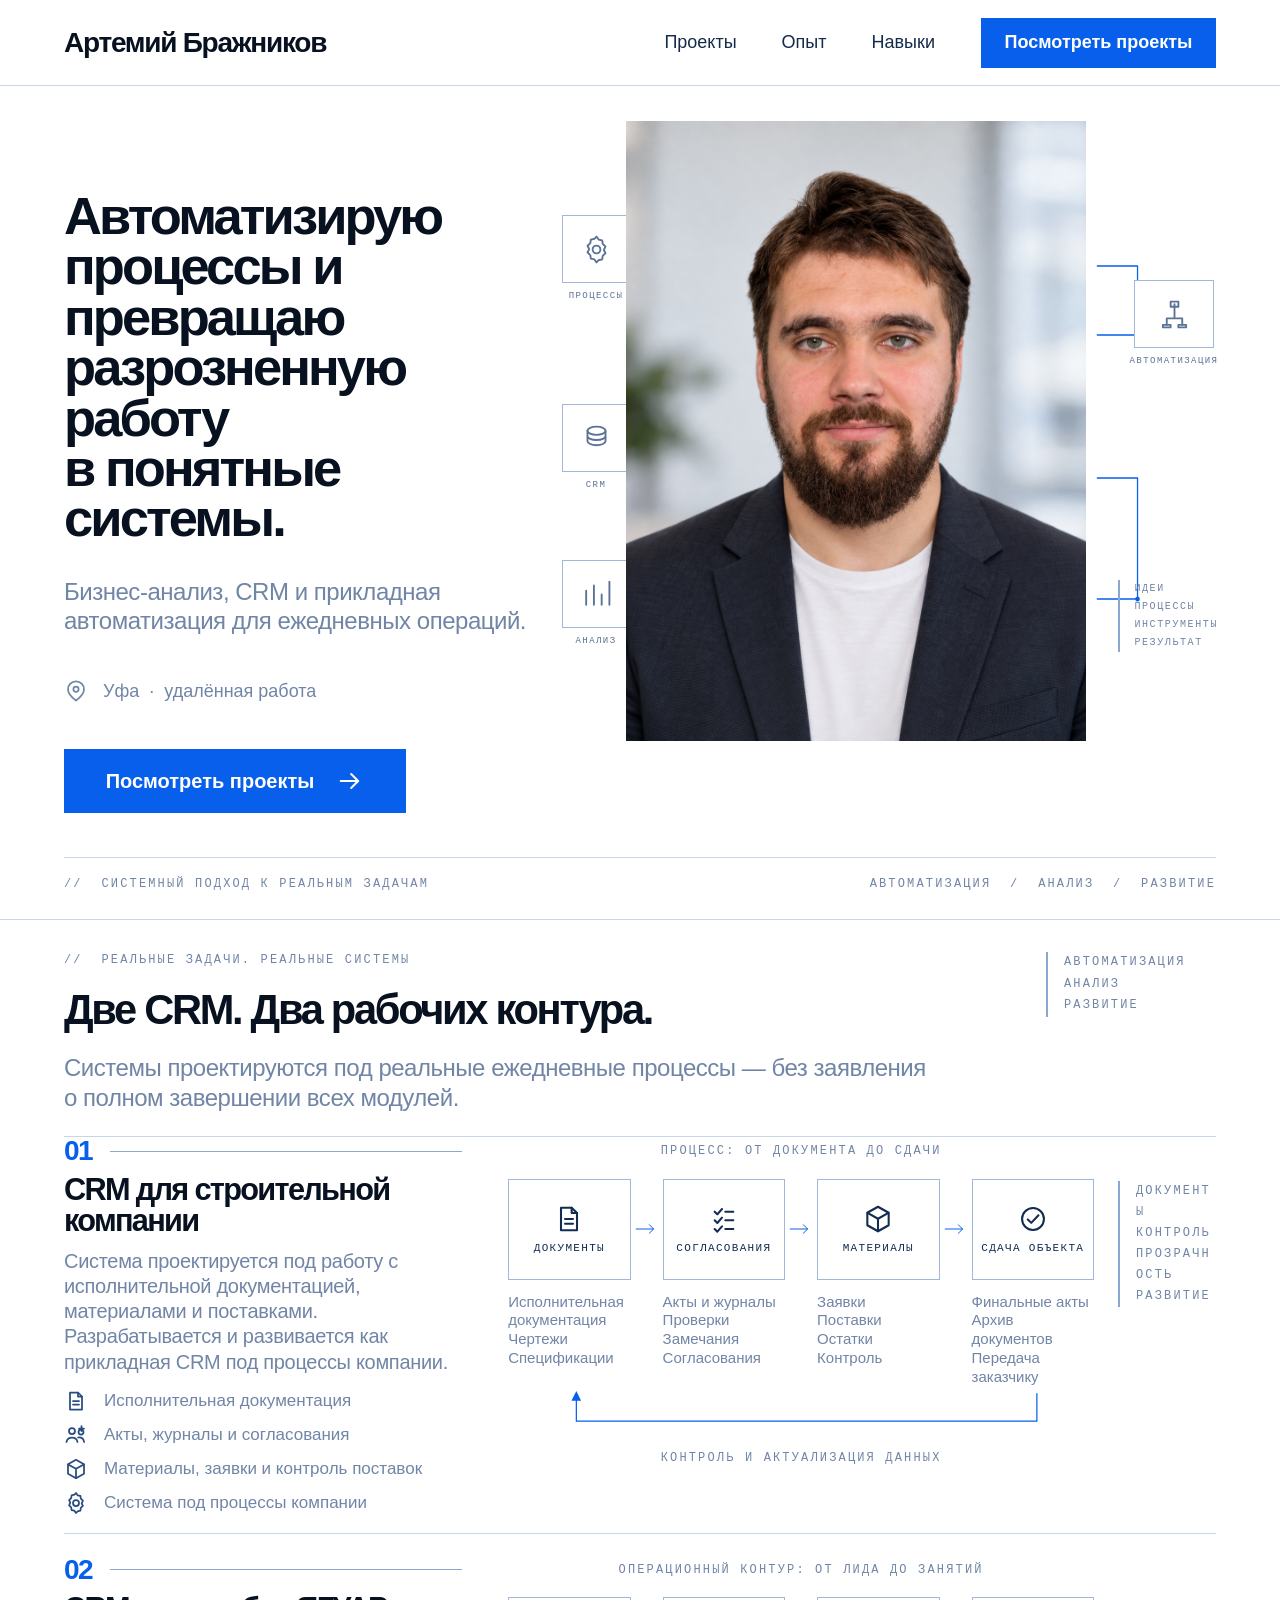
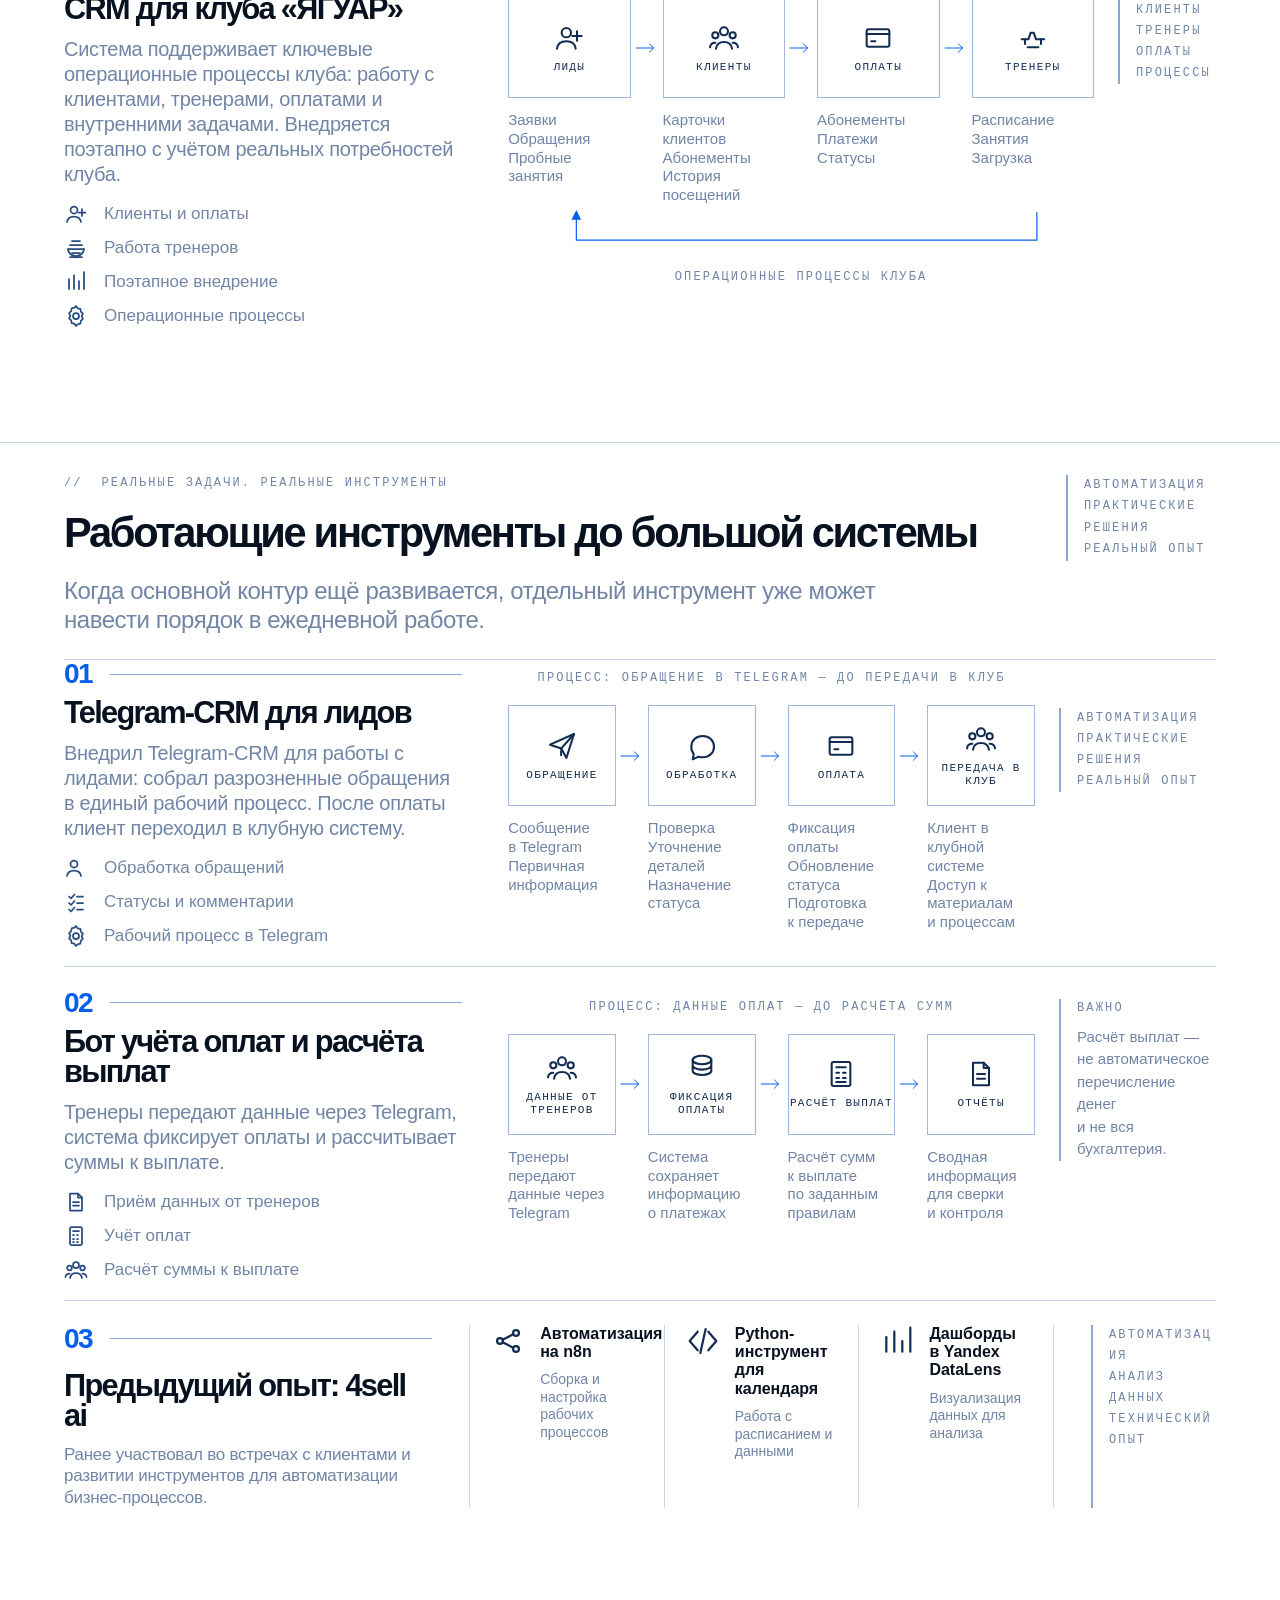
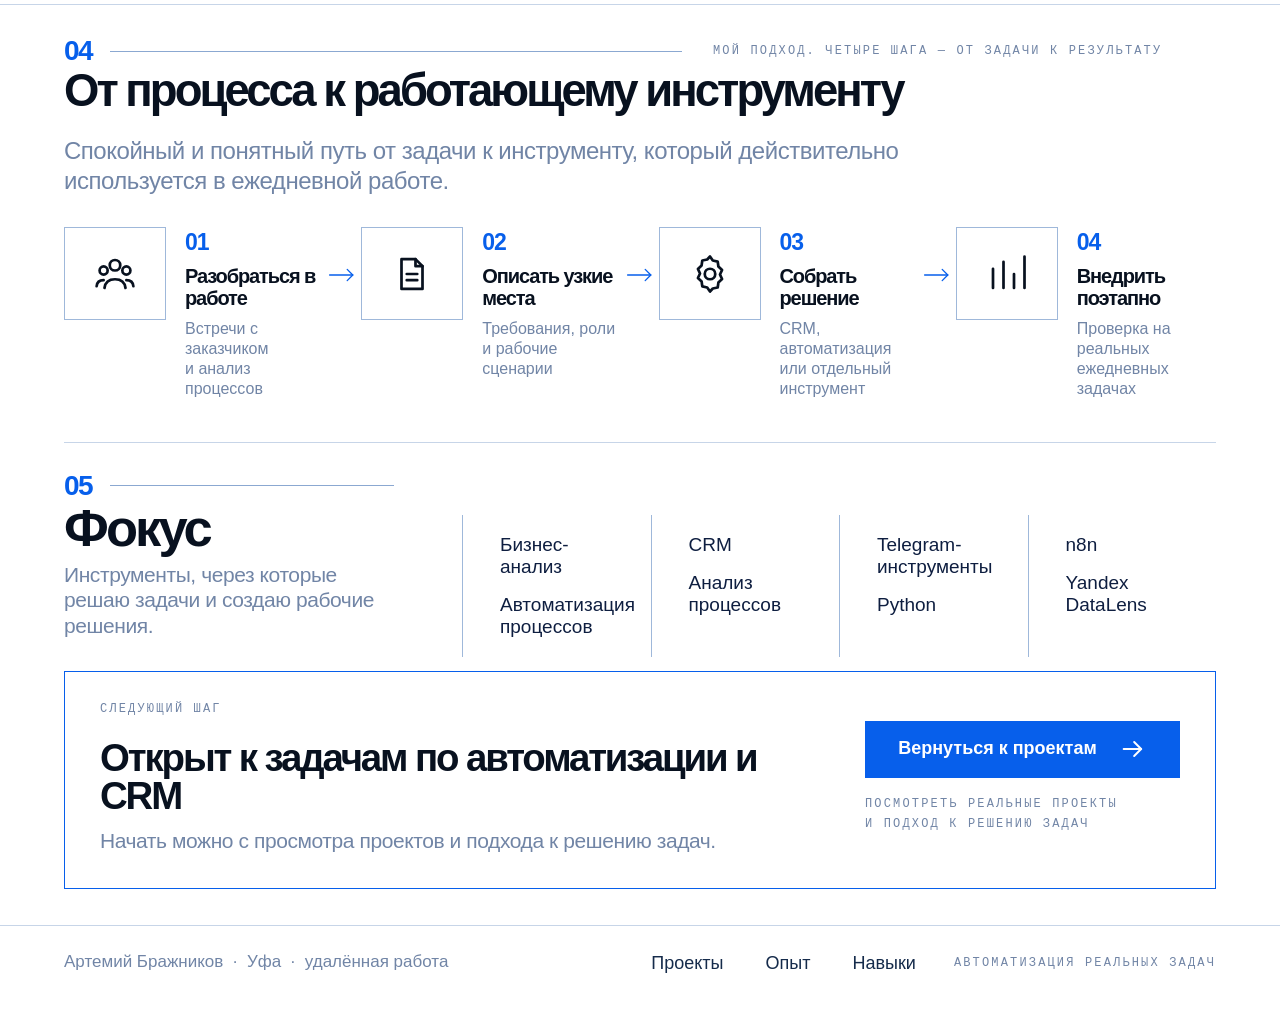
==== commit 11d94736: "Separate hero text from schematic" ====
--- a/index.html
+++ b/index.html
@@ -10,7 +10,7 @@
     <meta name="theme-color" content="#ffffff" />
     <title>Артемий Бражников — автоматизация бизнес-процессов</title>
     <link rel="icon" href="data:image/svg+xml,%3Csvg viewBox='0 0 64 64' xmlns='http://www.w3.org/2000/svg'%3E%3Crect width='64' height='64' fill='%23075feb'/%3E%3Cpath d='M15 49 32 15l17 34h-9l-3-7H27l-3 7zM30 34h4l-2-6z' fill='white'/%3E%3C/svg%3E" />
-    <link rel="stylesheet" href="./styles.css?v=4" />
+    <link rel="stylesheet" href="./styles.css?v=5" />
   </head>
   <body>
     <a class="skip-link" href="#main-content">К содержанию</a>
--- a/styles.css
+++ b/styles.css
@@ -285,7 +285,7 @@
   top: 0;
   right: -132px;
   bottom: 0;
-  left: -132px;
+  left: -70px;
   color: #5c7395;
   pointer-events: none;
 }
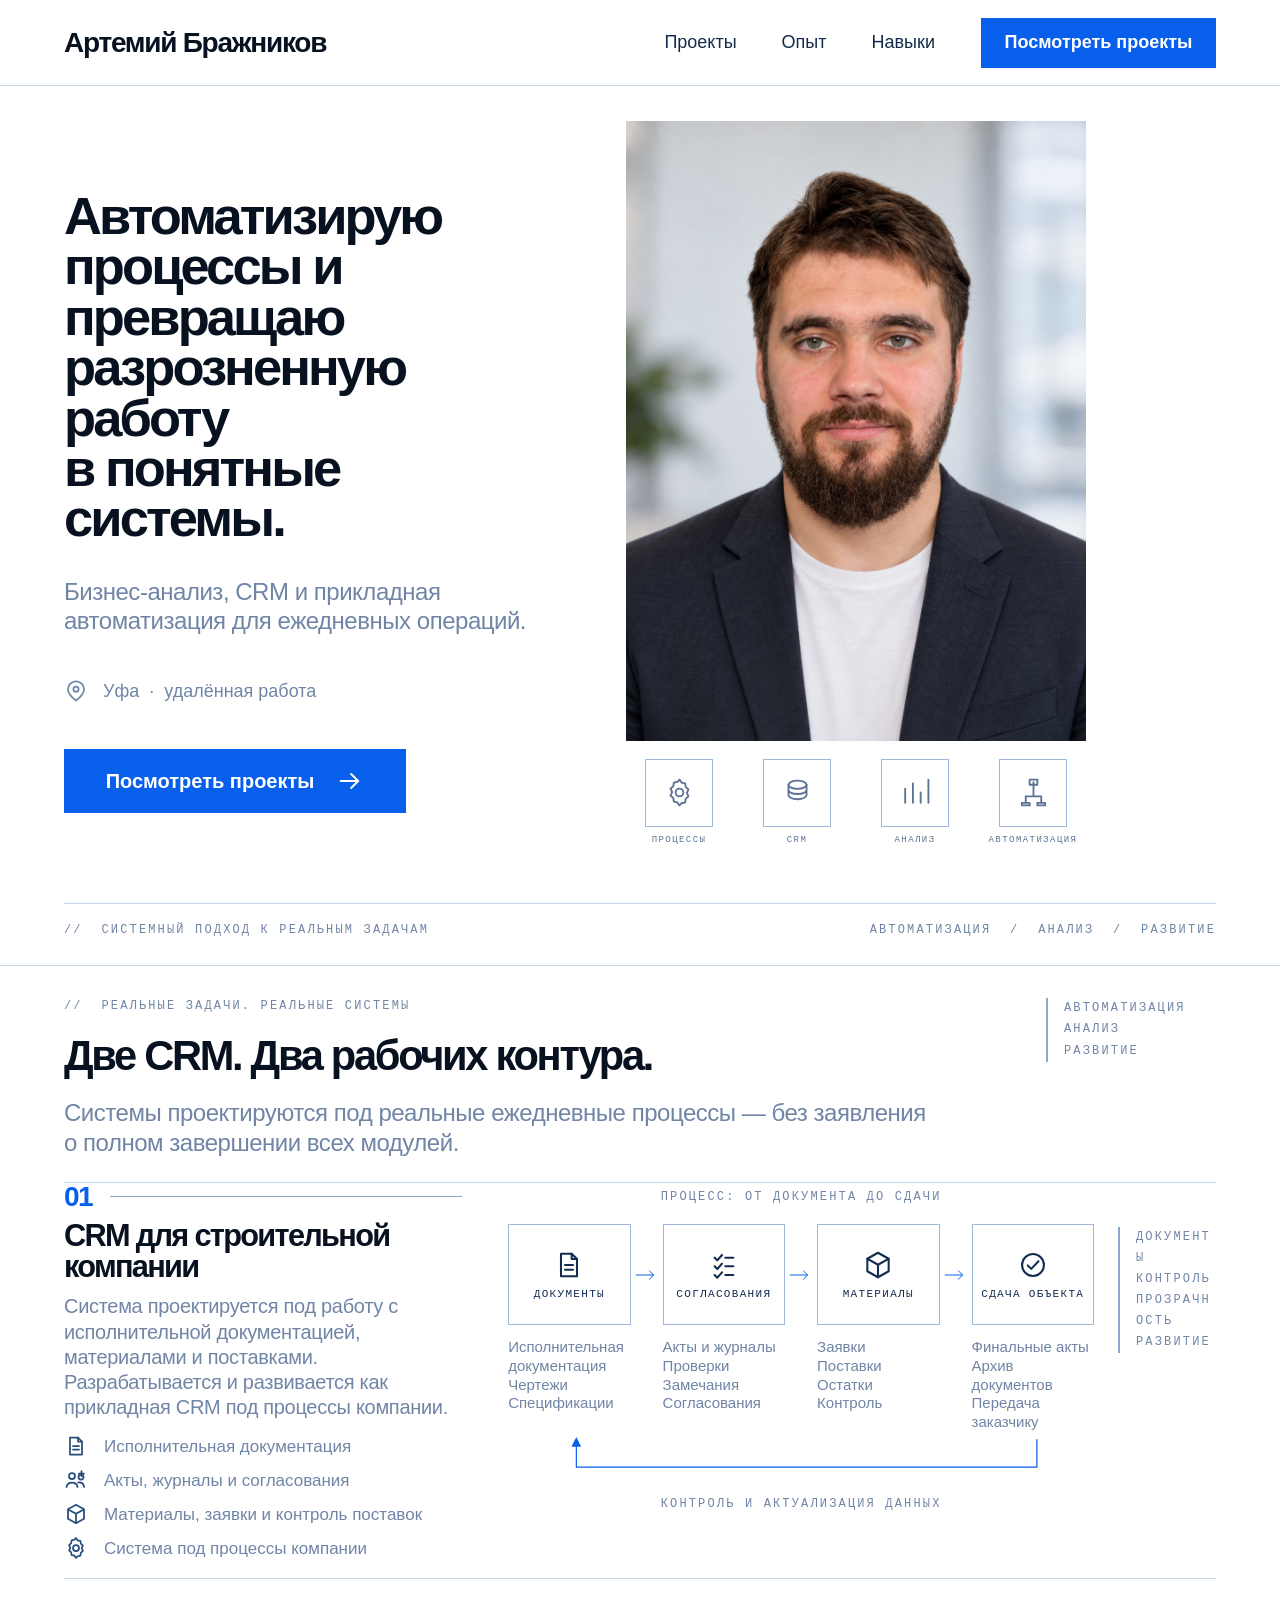
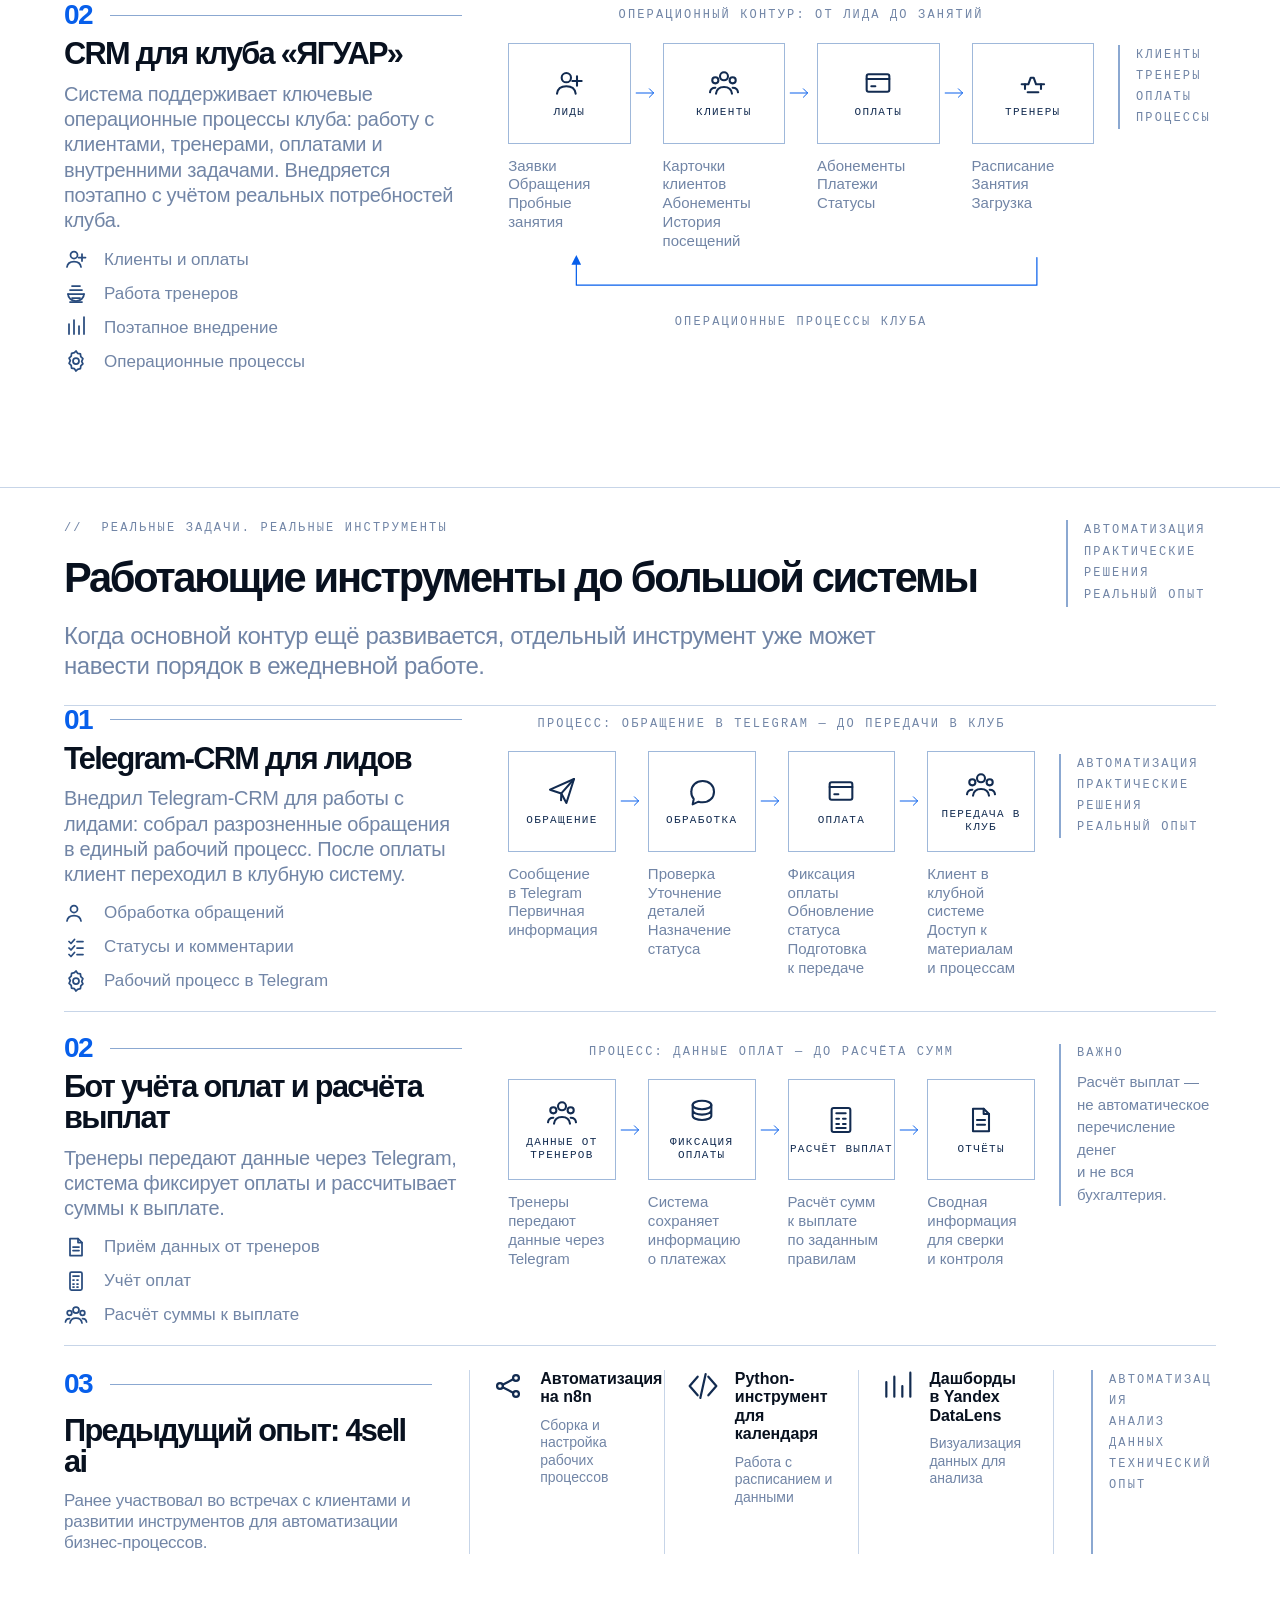
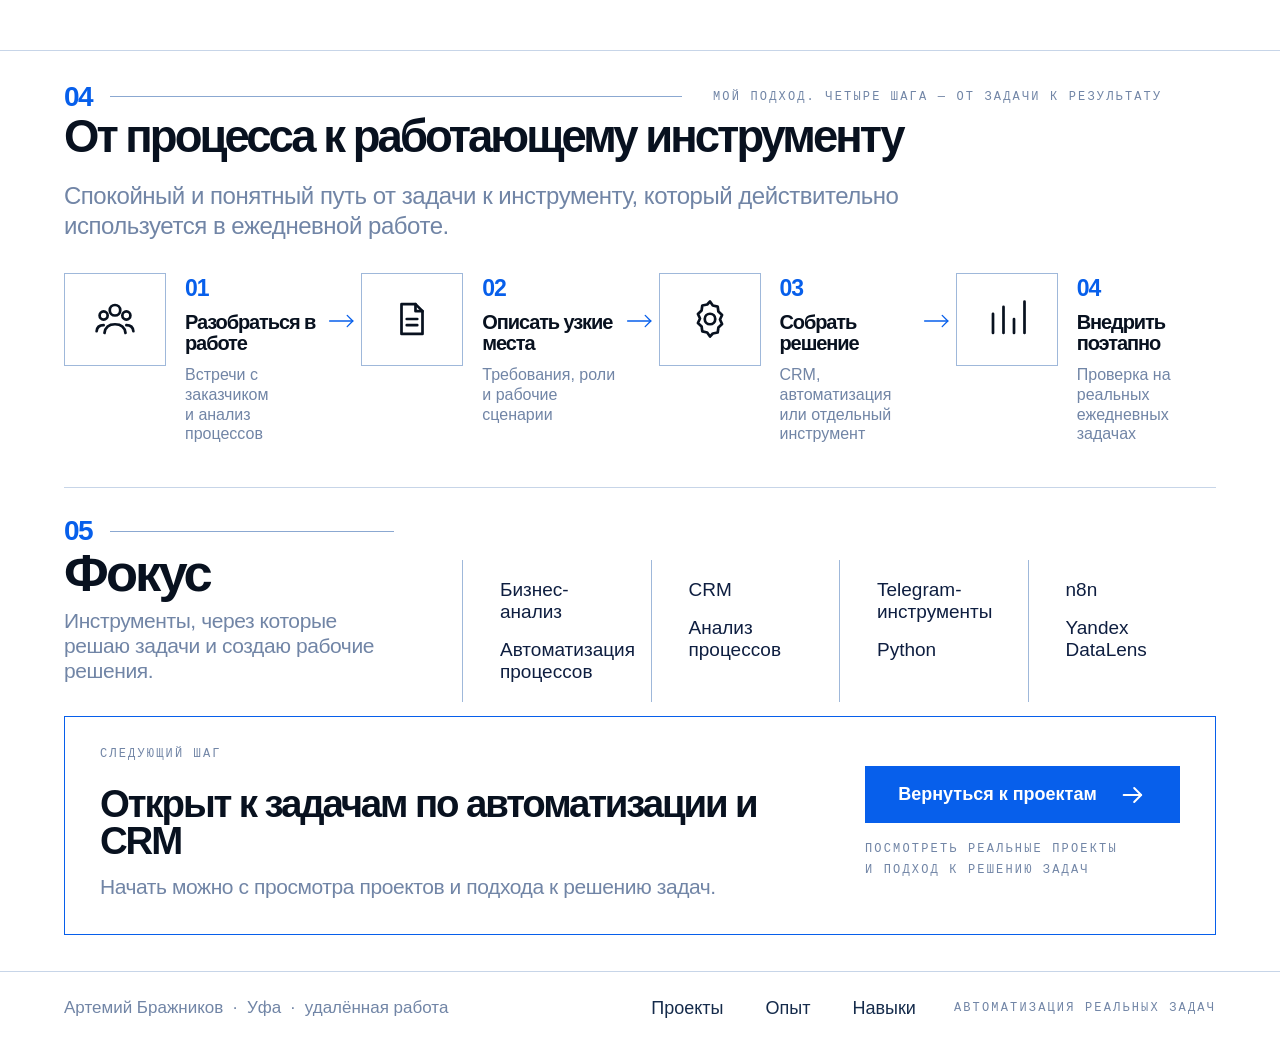
==== commit 76e3582a: "Arrange hero schematic below portrait" ====
--- a/index.html
+++ b/index.html
@@ -10,7 +10,7 @@
     <meta name="theme-color" content="#ffffff" />
     <title>Артемий Бражников — автоматизация бизнес-процессов</title>
     <link rel="icon" href="data:image/svg+xml,%3Csvg viewBox='0 0 64 64' xmlns='http://www.w3.org/2000/svg'%3E%3Crect width='64' height='64' fill='%23075feb'/%3E%3Cpath d='M15 49 32 15l17 34h-9l-3-7H27l-3 7zM30 34h4l-2-6z' fill='white'/%3E%3C/svg%3E" />
-    <link rel="stylesheet" href="./styles.css?v=5" />
+    <link rel="stylesheet" href="./styles.css?v=6" />
   </head>
   <body>
     <a class="skip-link" href="#main-content">К содержанию</a>
--- a/styles.css
+++ b/styles.css
@@ -376,6 +376,49 @@
   line-height: 1.8;
 }
 
+@media (min-width: 1221px) {
+  .hero-portrait {
+    margin-bottom: 118px;
+  }
+
+  .hero-schematic {
+    top: calc(100% + 18px);
+    right: 0;
+    bottom: auto;
+    left: 0;
+    height: 86px;
+    display: grid;
+    grid-template-columns: repeat(4, minmax(0, 1fr));
+    gap: 12px;
+  }
+
+  .hero-schematic-lines,
+  .hero-schematic-note {
+    display: none;
+  }
+
+  .hero-schematic-node,
+  .hero-schematic-node--process,
+  .hero-schematic-node--crm,
+  .hero-schematic-node--analysis,
+  .hero-schematic-node--automation {
+    position: relative;
+    top: auto;
+    right: auto;
+    left: auto;
+    width: 68px;
+    height: 68px;
+    justify-self: center;
+  }
+
+  .hero-schematic-node span {
+    width: 100px;
+    text-align: center;
+    white-space: normal;
+    overflow-wrap: anywhere;
+  }
+}
+
 .utility-rail {
   display: flex;
   justify-content: space-between;
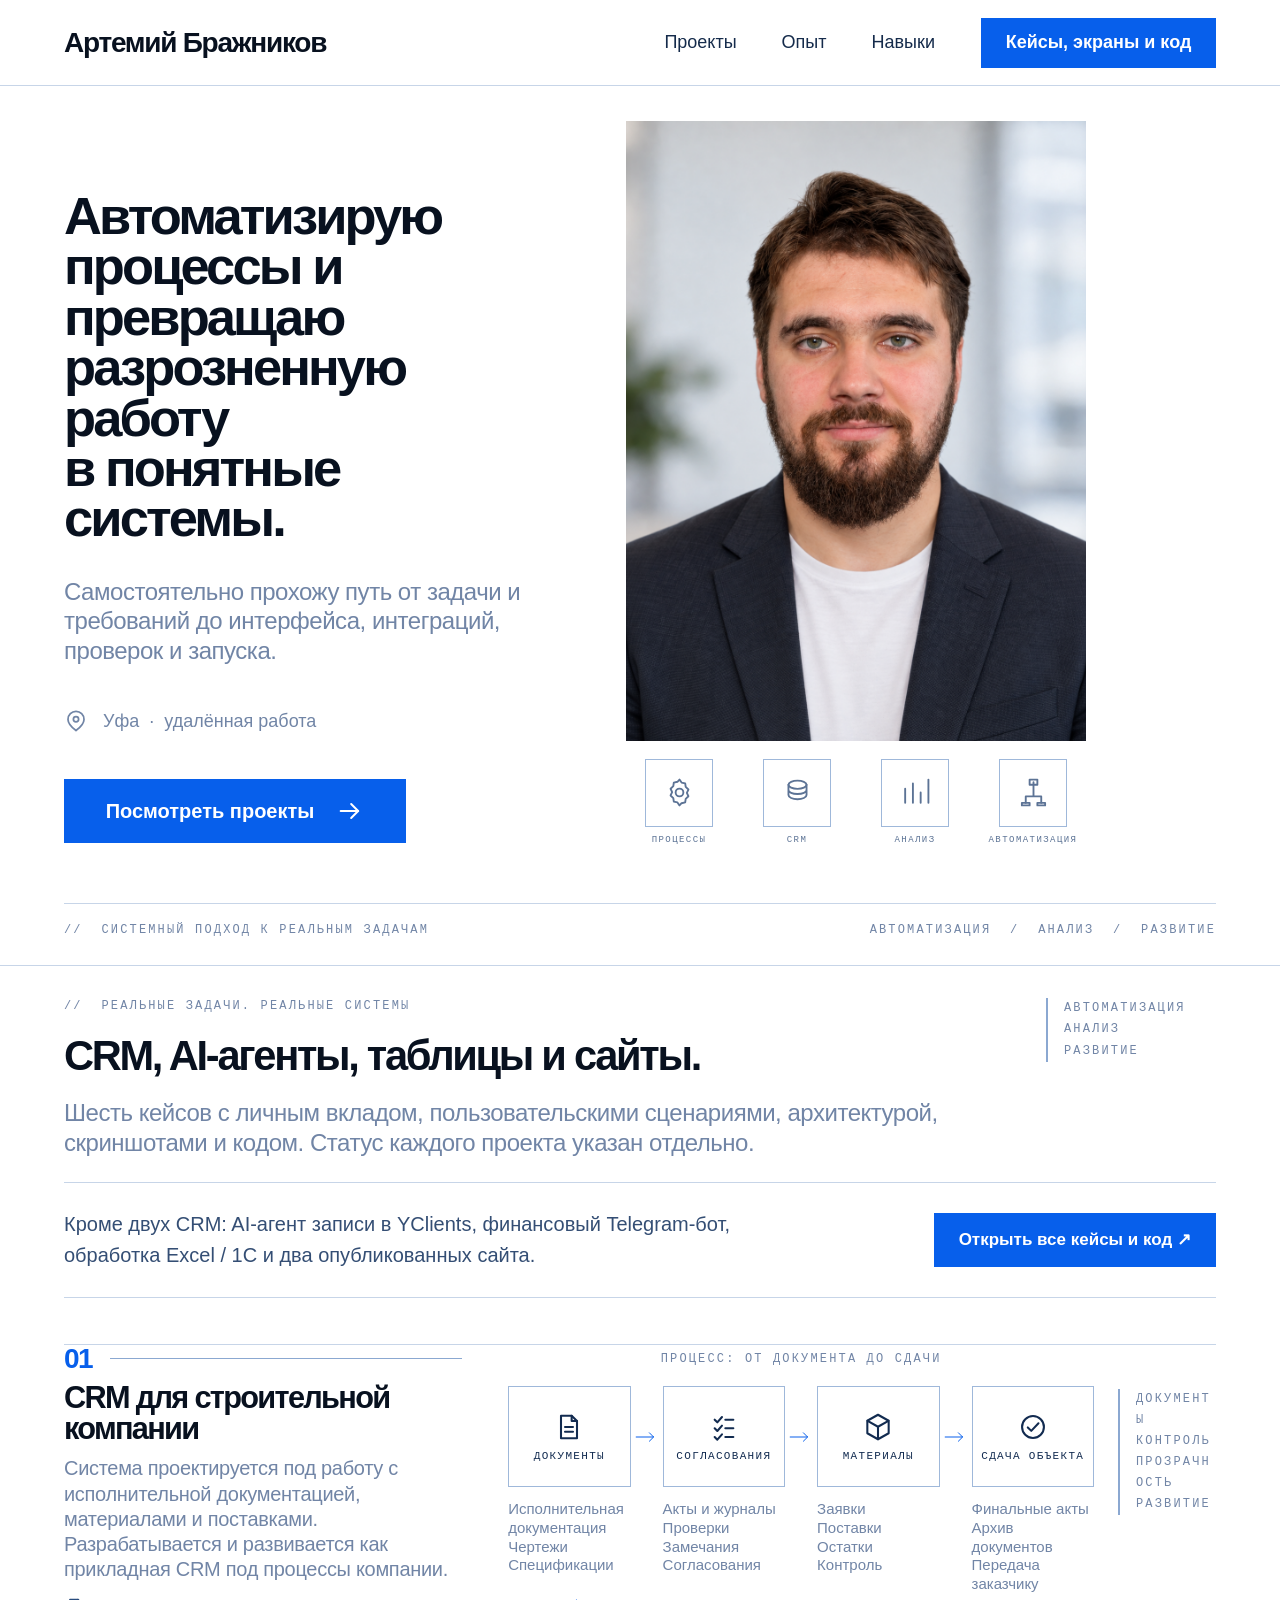
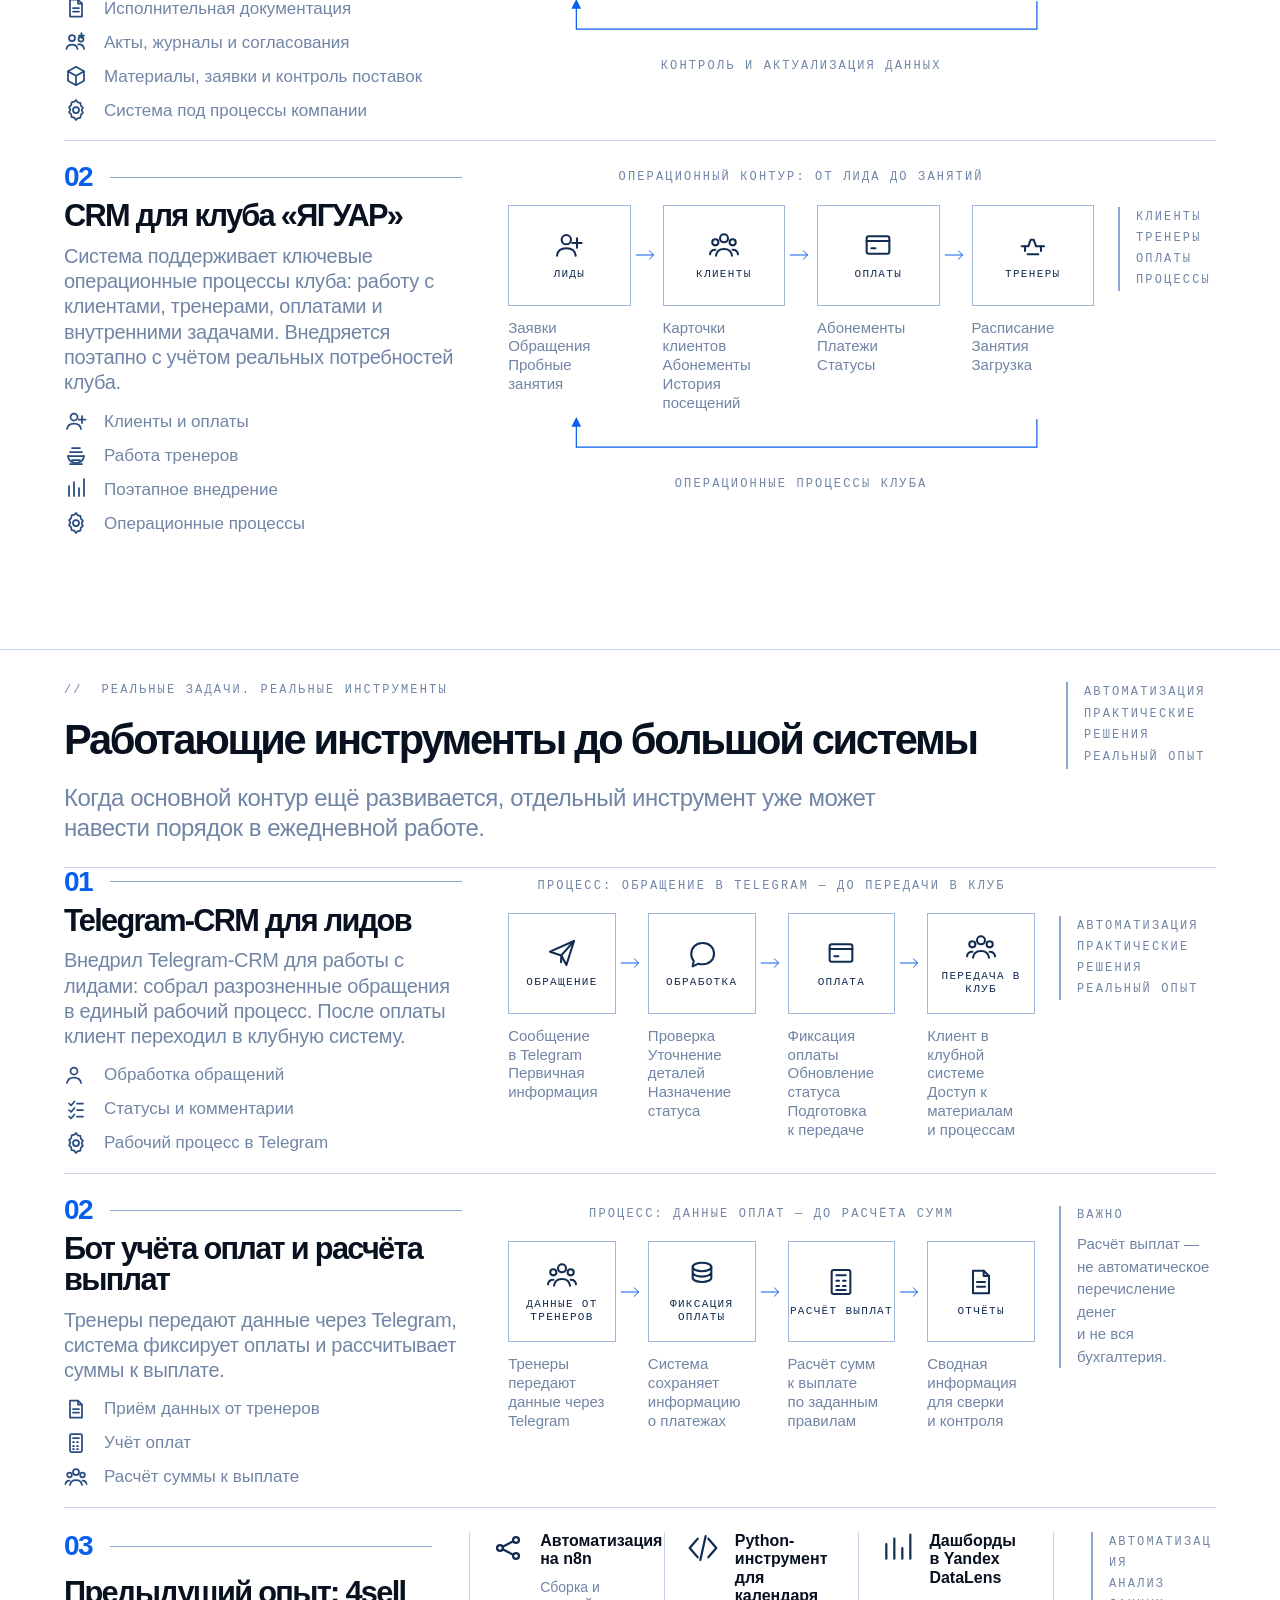
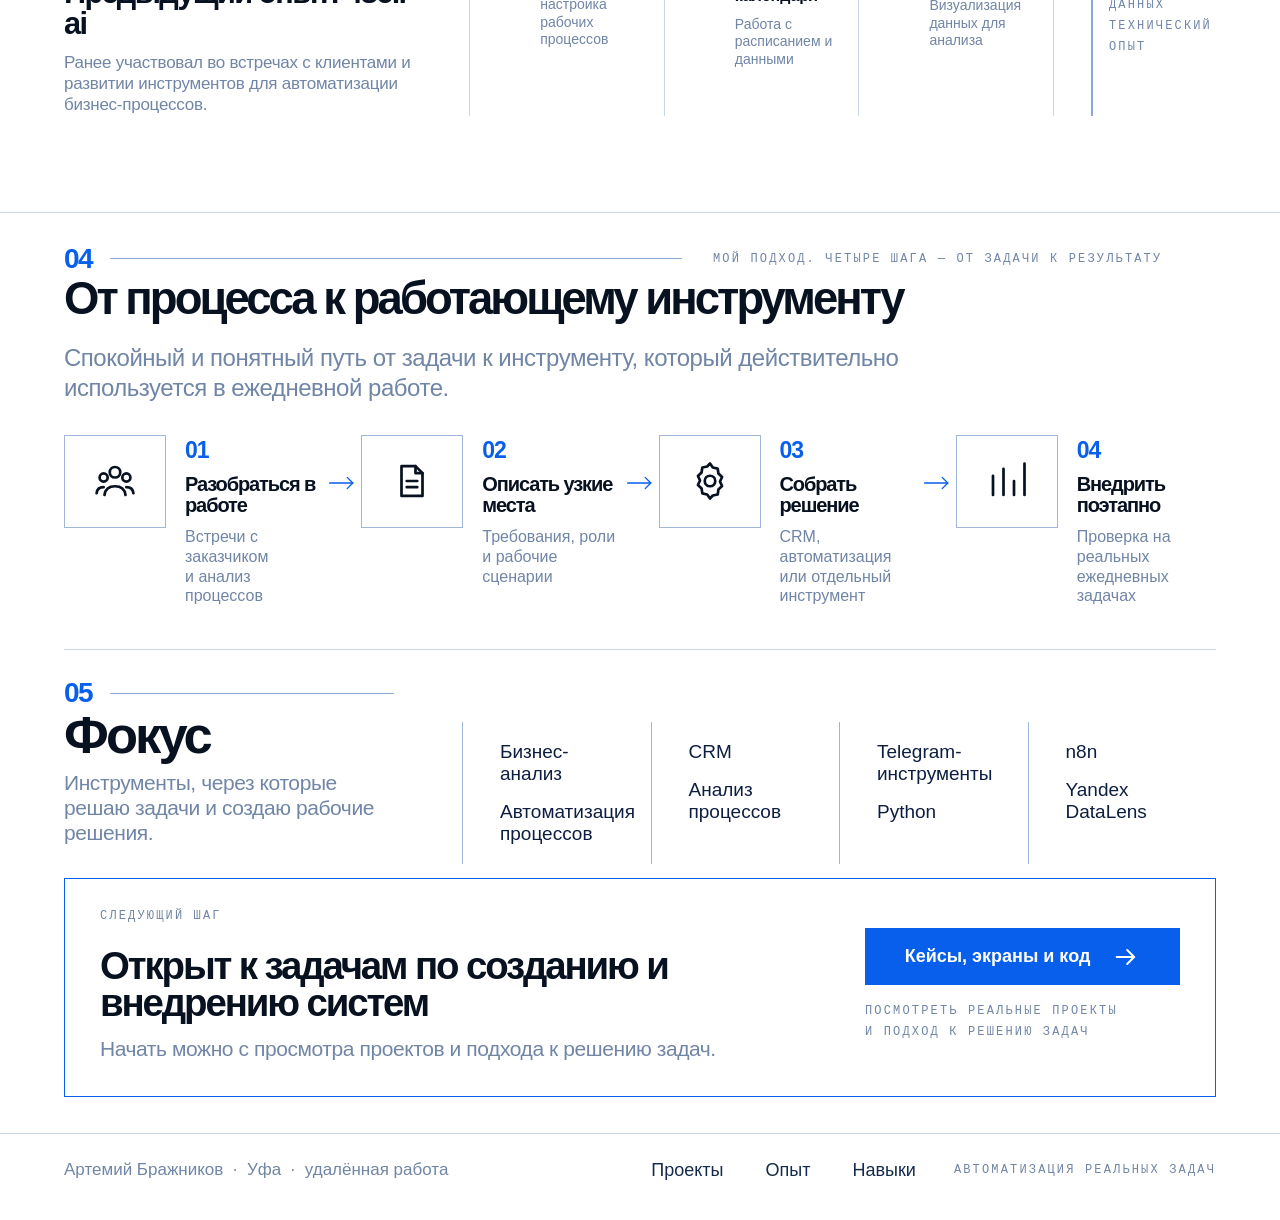
==== commit 6b081582: "Expand portfolio with six cases, booking example, tables and live websites" ====
--- a/index.html
+++ b/index.html
@@ -5,12 +5,12 @@
     <meta name="viewport" content="width=device-width, initial-scale=1" />
     <meta
       name="description"
-      content="Портфолио Артемия Бражникова: бизнес-анализ, CRM и прикладная автоматизация."
+      content="Портфолио Артемия Бражникова: CRM, AI-агенты, Telegram, документы, Excel и сайты. Кейсы, интерфейсы и код."
     />
     <meta name="theme-color" content="#ffffff" />
     <title>Артемий Бражников — автоматизация бизнес-процессов</title>
     <link rel="icon" href="data:image/svg+xml,%3Csvg viewBox='0 0 64 64' xmlns='http://www.w3.org/2000/svg'%3E%3Crect width='64' height='64' fill='%23075feb'/%3E%3Cpath d='M15 49 32 15l17 34h-9l-3-7H27l-3 7zM30 34h4l-2-6z' fill='white'/%3E%3C/svg%3E" />
-    <link rel="stylesheet" href="./styles.css?v=6" />
+    <link rel="stylesheet" href="./styles.css?v=20260930" />
   </head>
   <body>
     <a class="skip-link" href="#main-content">К содержанию</a>
@@ -29,8 +29,8 @@
           </ul>
         </nav>
 
-        <a class="button button--header" href="#projects">
-          Посмотреть проекты
+        <a class="button button--header" href="./projects/">
+          Кейсы, экраны и код
         </a>
       </div>
     </header>
@@ -46,7 +46,7 @@
               в понятные системы.
             </h1>
             <p class="hero-lede">
-              Бизнес-анализ, CRM и прикладная автоматизация для ежедневных операций.
+              Самостоятельно прохожу путь от задачи и требований до интерфейса, интеграций, проверок и запуска.
             </p>
             <p class="location-line">
               <svg class="icon icon--location" viewBox="0 0 24 24" aria-hidden="true">
@@ -55,7 +55,7 @@
               </svg>
               <span>Уфа&nbsp; · &nbsp;удалённая работа</span>
             </p>
-            <a class="button button--hero" href="#projects">
+            <a class="button button--hero" href="./projects/">
               Посмотреть проекты
               <svg class="icon icon--arrow" viewBox="0 0 24 24" aria-hidden="true">
                 <path d="M4 12h15" />
@@ -133,10 +133,10 @@
           <div class="section-intro">
             <div>
               <p class="utility-label">//&nbsp; Реальные задачи. Реальные системы</p>
-              <h2 id="projects-title">Две CRM. Два рабочих контура.</h2>
+              <h2 id="projects-title">CRM, AI-агенты, таблицы и сайты.</h2>
               <p class="section-lede">
-                Системы проектируются под реальные ежедневные процессы — без заявления о полном
-                завершении всех модулей.
+                Шесть кейсов с личным вкладом, пользовательскими сценариями, архитектурой,
+                скриншотами и кодом. Статус каждого проекта указан отдельно.
               </p>
             </div>
             <aside class="section-note" aria-label="Фокус раздела">
@@ -146,6 +146,7 @@
             </aside>
           </div>
 
+          <div class="portfolio-extension"><p>Кроме двух CRM: AI-агент записи в YClients, финансовый Telegram-бот, обработка Excel / 1С и два опубликованных сайта.</p><a class="button" href="./projects/">Открыть все кейсы и код ↗</a></div>
           <div class="case-list">
             <article class="case-row" aria-labelledby="construction-title">
               <div class="case-copy">
@@ -726,12 +727,12 @@
           <div class="closing-panel">
             <div>
               <p class="utility-label">Следующий шаг</p>
-              <h2>Открыт к задачам по автоматизации и CRM</h2>
+              <h2>Открыт к задачам по созданию и внедрению систем</h2>
               <p class="section-lede">Начать можно с просмотра проектов и подхода к решению задач.</p>
             </div>
             <div class="closing-action">
-              <a class="button button--closing" href="#projects">
-                Вернуться к проектам
+              <a class="button button--closing" href="./projects/">
+                Кейсы, экраны и код
                 <svg class="icon icon--arrow" viewBox="0 0 24 24" aria-hidden="true">
                   <path d="M4 12h15" />
                   <path d="m13 6 6 6-6 6" />
--- a/styles.css
+++ b/styles.css
@@ -1698,3 +1698,10 @@
     animation-iteration-count: 1 !important;
   }
 }
+
+/* Entry to the expanded presentation; same portfolio design system. */
+.portfolio-extension{display:flex;align-items:center;justify-content:space-between;gap:32px;margin:24px 0 46px;padding:26px 0;border-top:1px solid var(--rule);border-bottom:1px solid var(--rule)}
+.portfolio-extension p{max-width:720px;margin:0;font-size:20px;line-height:1.55;color:#344e74}
+.portfolio-extension .button{font-size:17px;padding:16px 24px;min-height:54px;flex-shrink:0}
+@media(max-width:900px){.portfolio-extension{align-items:flex-start;flex-direction:column;gap:22px}.portfolio-extension p{font-size:18px}}
+@media(max-width:620px){.portfolio-extension .button{width:100%;font-size:16px}}
